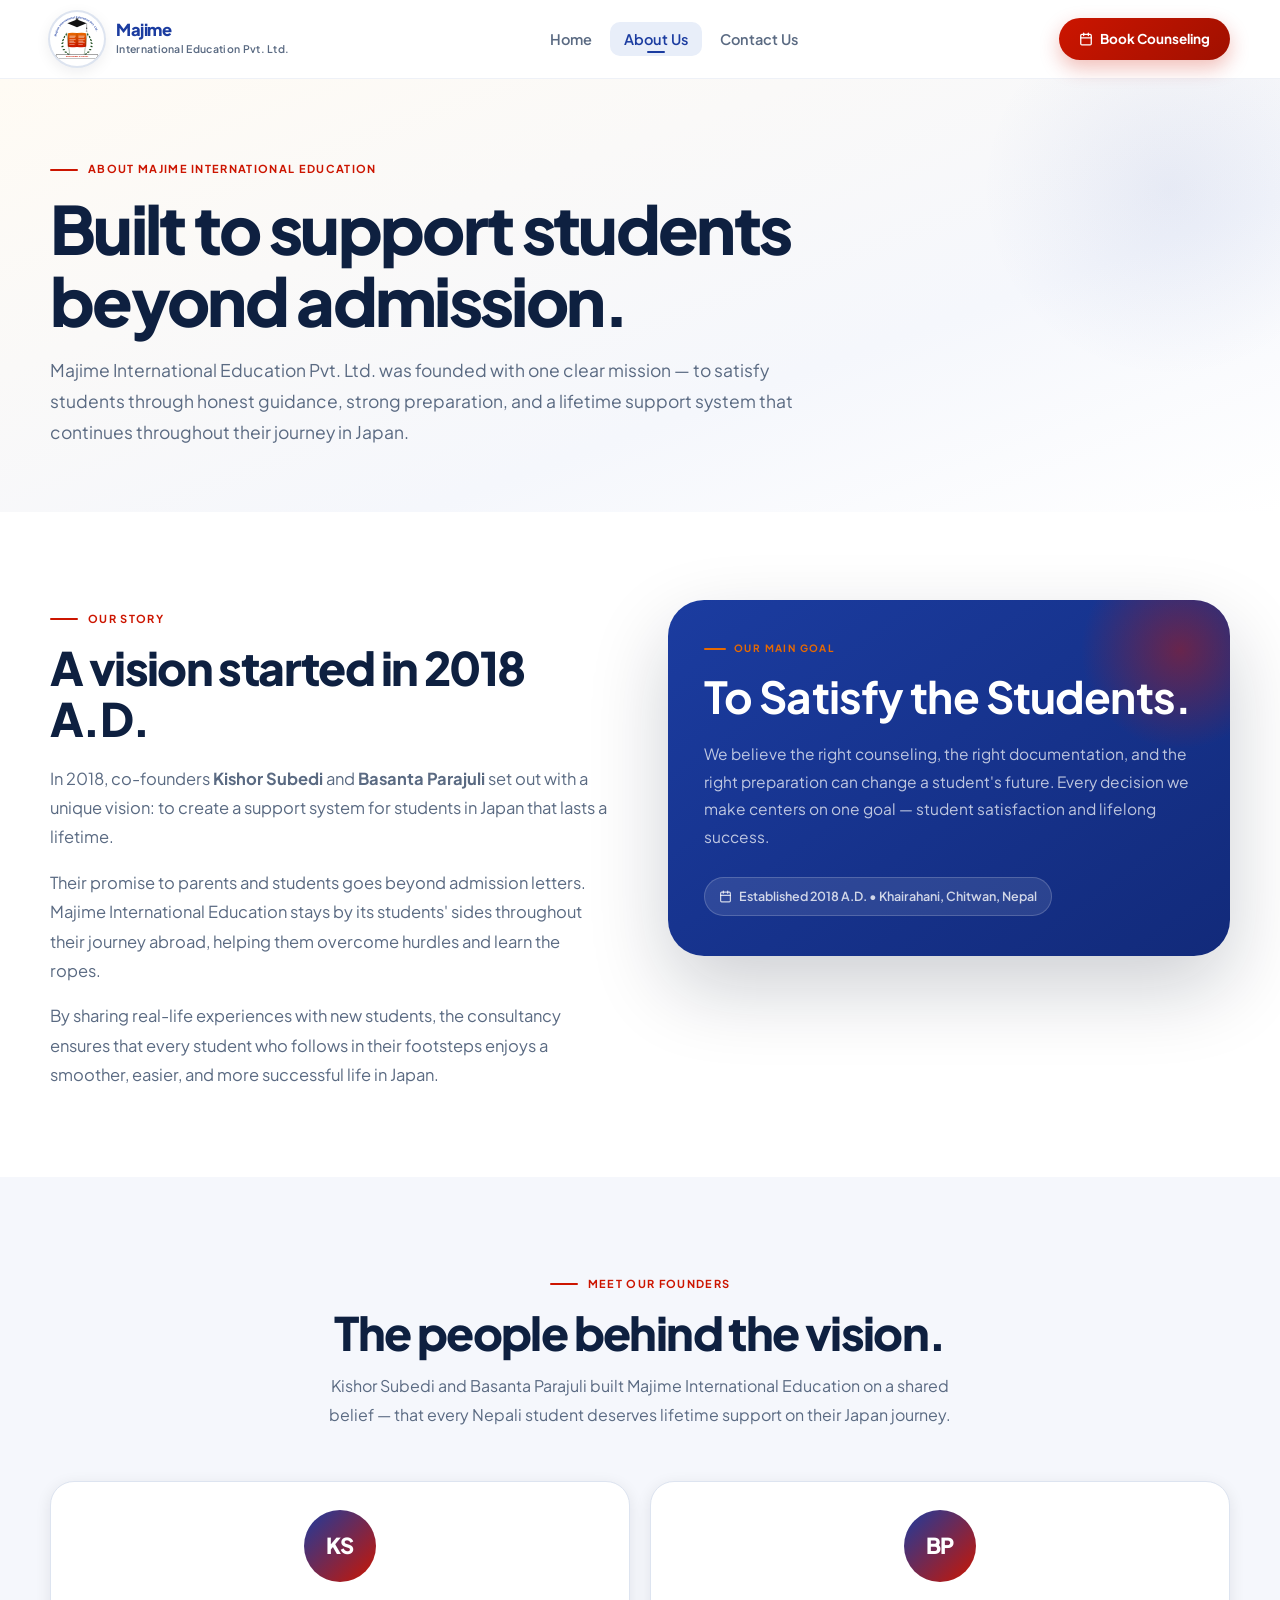
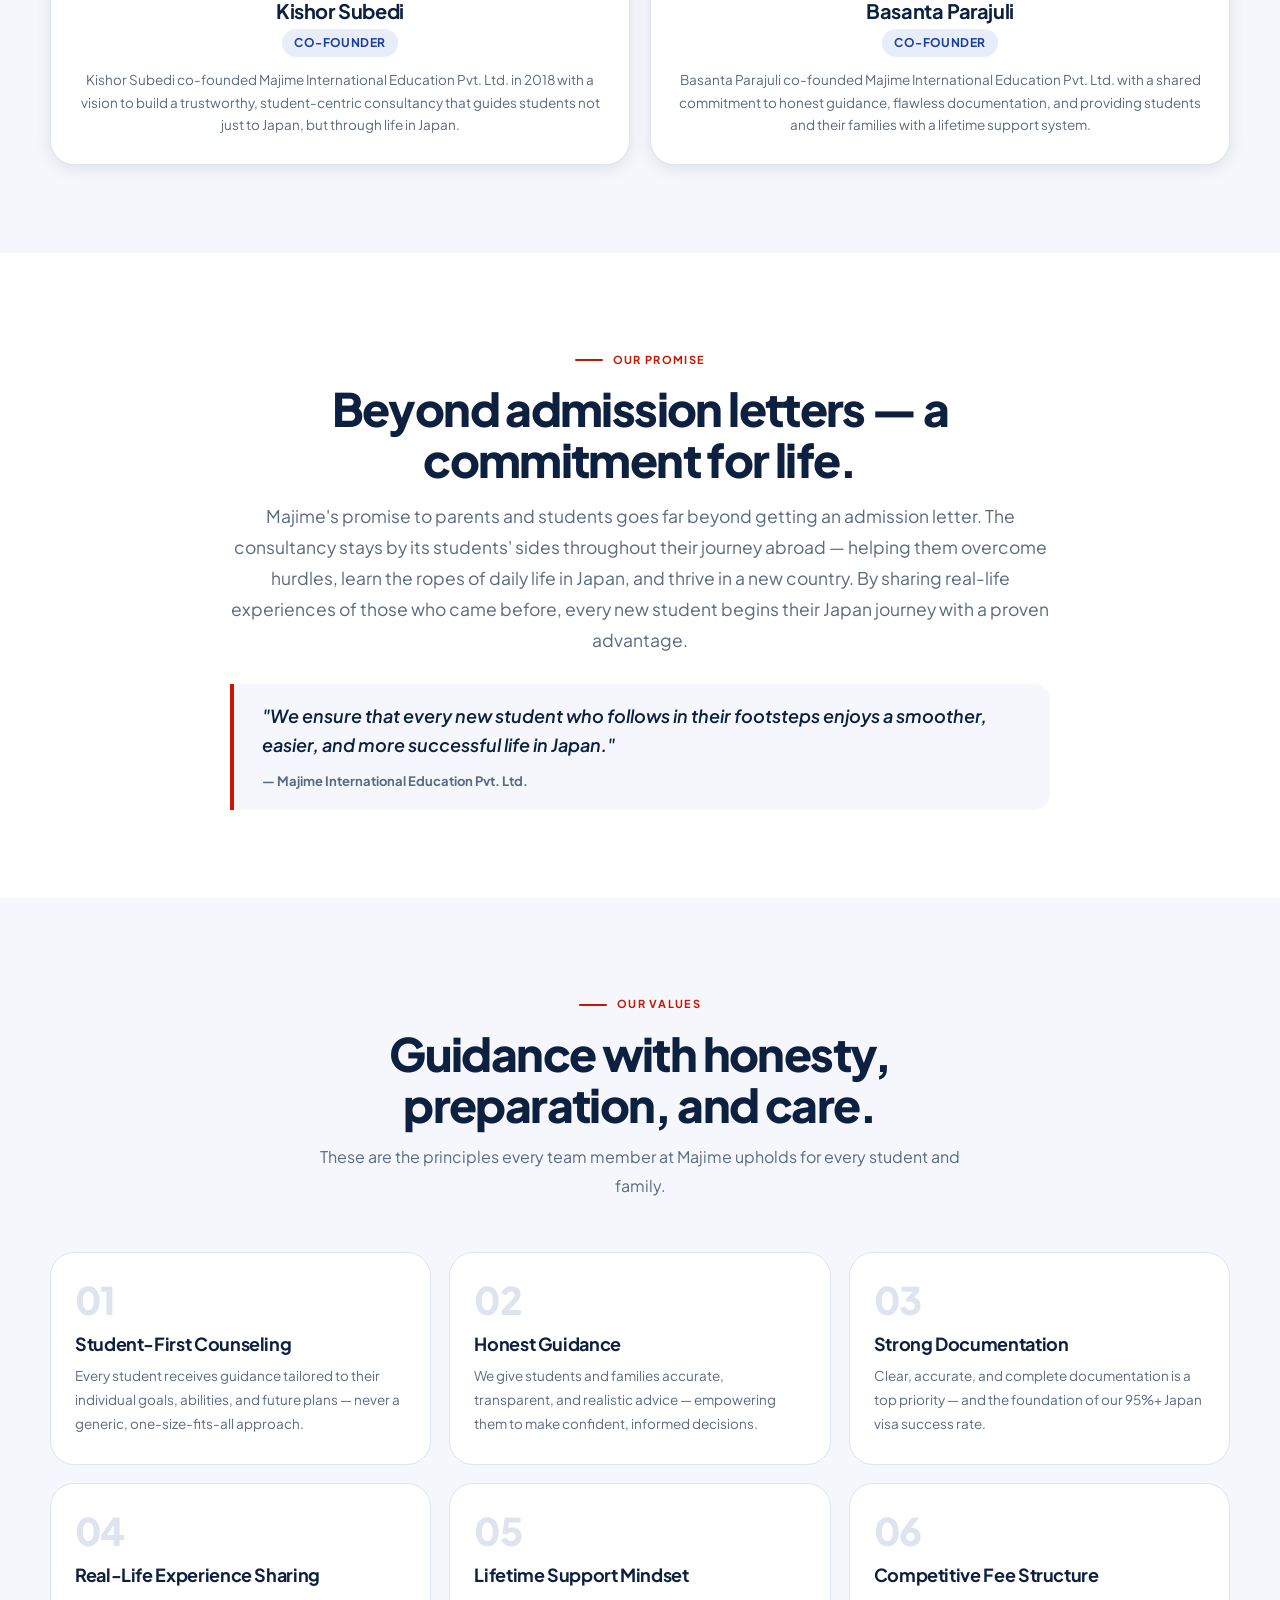
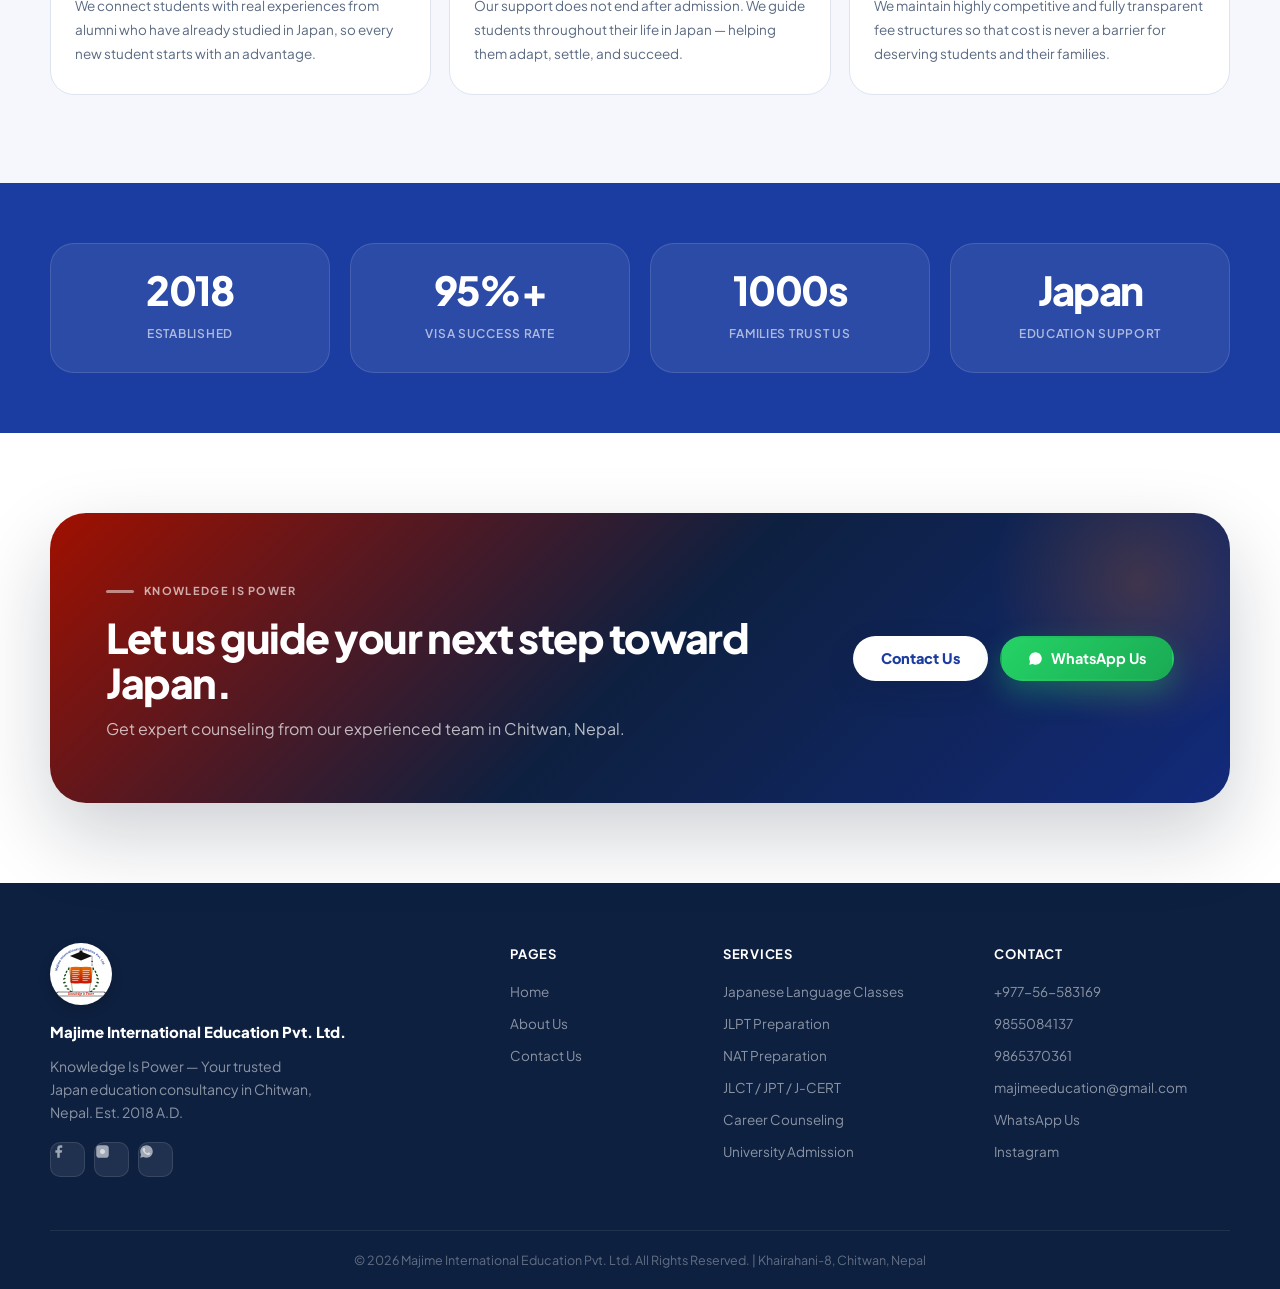
==== about.html @ d1c99963 "Initial Majime consultancy website" ====
<!DOCTYPE html>
<html lang="en">
<head>
  <meta charset="UTF-8" />
  <meta name="viewport" content="width=device-width, initial-scale=1.0" />
  <title>About Majime International Education Pvt. Ltd. | Founder Vision &amp; Student Support</title>
  <meta name="description" content="Learn about Majime International Education Pvt. Ltd. — founded in 2018 by Kishor Subedi and Basanta Parajuli. Trusted Japan education consultancy in Chitwan, Nepal with a lifetime student support mission and 95%+ visa success rate." />
  <meta name="keywords" content="Majime International Education about, Kishor Subedi, Basanta Parajuli, Japan education consultancy story, study in Japan Nepal, Chitwan education consultancy 2018" />
  <link rel="stylesheet" href="css/style.css" />
</head>
<body>

<!-- ═══════════════════════════════ HEADER ═══════════════════════════════ -->
<header class="site-header" id="site-header">
  <nav class="navbar container">
    <a href="index.html" class="brand" aria-label="Majime International Education – Home">
      <span class="brand-logo">
        <img src="assets/logo.svg" alt="Majime International Education Logo" width="54" height="54" />
      </span>
      <span class="brand-text">
        <strong>Majime</strong>
        <small>International Education Pvt. Ltd.</small>
      </span>
    </a>

    <button class="menu-toggle" id="menu-toggle" aria-label="Toggle navigation" aria-expanded="false">
      <span></span><span></span><span></span>
    </button>

    <ul class="nav-links" id="nav-links">
      <li><a href="index.html">Home</a></li>
      <li><a class="active" href="about.html">About Us</a></li>
      <li><a href="contact.html">Contact Us</a></li>
    </ul>

    <a class="nav-cta" href="contact.html">
      <svg width="14" height="14" viewBox="0 0 24 24" fill="none" stroke="currentColor" stroke-width="2.2" stroke-linecap="round" stroke-linejoin="round"><rect x="3" y="4" width="18" height="18" rx="2"/><line x1="16" y1="2" x2="16" y2="6"/><line x1="8" y1="2" x2="8" y2="6"/><line x1="3" y1="10" x2="21" y2="10"/></svg>
      Book Counseling
    </a>
  </nav>
</header>

<main>

<!-- ═══════════════════════════════ PAGE HERO ═══════════════════════════════ -->
<section class="page-hero" aria-labelledby="about-h1">
  <div class="container">
    <div class="page-hero-inner">
      <span class="eyebrow">About Majime International Education</span>
      <h1 id="about-h1">Built to support students beyond admission.</h1>
      <p>
        Majime International Education Pvt. Ltd. was founded with one clear mission —
        to satisfy students through honest guidance, strong preparation, and a lifetime
        support system that continues throughout their journey in Japan.
      </p>
    </div>
  </div>
</section>

<!-- ═══════════════════════════════ OUR STORY ═══════════════════════════════ -->
<section class="section" style="background:var(--white);" aria-labelledby="story-heading">
  <div class="container story-grid">

    <!-- Story Text -->
    <div class="story-text">
      <span class="eyebrow">Our Story</span>
      <h2 id="story-heading">A vision started in 2018 A.D.</h2>
      <p>
        In 2018, co-founders <strong>Kishor Subedi</strong> and <strong>Basanta Parajuli</strong>
        set out with a unique vision: to create a support system for students in Japan that
        lasts a lifetime.
      </p>
      <p>
        Their promise to parents and students goes beyond admission letters. Majime
        International Education stays by its students' sides throughout their journey
        abroad, helping them overcome hurdles and learn the ropes.
      </p>
      <p>
        By sharing real-life experiences with new students, the consultancy ensures that
        every student who follows in their footsteps enjoys a smoother, easier, and more
        successful life in Japan.
      </p>
    </div>

    <!-- Mission Card -->
    <div class="mission-card" aria-label="Our main goal">
      <div class="mission-label">Our Main Goal</div>
      <h3>To Satisfy the Students.</h3>
      <p>
        We believe the right counseling, the right documentation, and the right preparation
        can change a student's future. Every decision we make centers on one goal — student
        satisfaction and lifelong success.
      </p>
      <div class="mission-est">
        <svg width="13" height="13" viewBox="0 0 24 24" fill="none" stroke="currentColor" stroke-width="2.2" stroke-linecap="round" stroke-linejoin="round"><rect x="3" y="4" width="18" height="18" rx="2"/><line x1="16" y1="2" x2="16" y2="6"/><line x1="8" y1="2" x2="8" y2="6"/><line x1="3" y1="10" x2="21" y2="10"/></svg>
        Established 2018 A.D. &bull; Khairahani, Chitwan, Nepal
      </div>
    </div>

  </div>
</section>

<!-- ═══════════════════════════════ FOUNDERS ═══════════════════════════════ -->
<section class="section" style="background:var(--off-white);" aria-labelledby="founders-heading">
  <div class="container">
    <div class="section-header">
      <span class="eyebrow">Meet Our Founders</span>
      <h2 id="founders-heading">The people behind the vision.</h2>
      <p>
        Kishor Subedi and Basanta Parajuli built Majime International Education on a shared belief —
        that every Nepali student deserves lifetime support on their Japan journey.
      </p>
    </div>

    <div class="founders-grid">

      <div class="founder-card">
        <div class="founder-card-avatar" aria-hidden="true">KS</div>
        <h3>Kishor Subedi</h3>
        <span class="role">Co-Founder</span>
        <p>
          Kishor Subedi co-founded Majime International Education Pvt. Ltd. in 2018 with a
          vision to build a trustworthy, student-centric consultancy that guides students not
          just to Japan, but through life in Japan.
        </p>
      </div>

      <div class="founder-card">
        <div class="founder-card-avatar" aria-hidden="true">BP</div>
        <h3>Basanta Parajuli</h3>
        <span class="role">Co-Founder</span>
        <p>
          Basanta Parajuli co-founded Majime International Education Pvt. Ltd. with a shared
          commitment to honest guidance, flawless documentation, and providing students and
          their families with a lifetime support system.
        </p>
      </div>

    </div>
  </div>
</section>

<!-- ═══════════════════════════════ OUR PROMISE ═══════════════════════════════ -->
<section class="section" style="background:var(--white);" aria-labelledby="promise-heading">
  <div class="container" style="max-width:820px; text-align:center;">
    <span class="eyebrow">Our Promise</span>
    <h2 id="promise-heading">Beyond admission letters — a commitment for life.</h2>
    <p style="font-size:17.5px; margin-top:16px; margin-bottom:28px;">
      Majime's promise to parents and students goes far beyond getting an admission letter.
      The consultancy stays by its students' sides throughout their journey abroad —
      helping them overcome hurdles, learn the ropes of daily life in Japan, and thrive
      in a new country. By sharing real-life experiences of those who came before, every
      new student begins their Japan journey with a proven advantage.
    </p>

    <blockquote style="
      border-left:4px solid var(--red); padding:18px 28px;
      background:var(--off-white); border-radius:0 var(--r-md) var(--r-md) 0;
      text-align:left; margin:0 auto;
    ">
      <p style="font-size:18px; font-style:italic; color:var(--navy); font-weight:600; line-height:1.6;">
        "We ensure that every new student who follows in their footsteps enjoys a smoother,
        easier, and more successful life in Japan."
      </p>
      <footer style="margin-top:10px; font-size:13px; font-weight:700; color:var(--muted);">
        — Majime International Education Pvt. Ltd.
      </footer>
    </blockquote>
  </div>
</section>

<!-- ═══════════════════════════════ VALUES ═══════════════════════════════ -->
<section class="section values-section" aria-labelledby="values-heading">
  <div class="container">
    <div class="section-header">
      <span class="eyebrow">Our Values</span>
      <h2 id="values-heading">Guidance with honesty, preparation, and care.</h2>
      <p>These are the principles every team member at Majime upholds for every student and family.</p>
    </div>

    <div class="values-grid">
      <article class="value-card">
        <div class="value-num">01</div>
        <h3>Student-First Counseling</h3>
        <p>Every student receives guidance tailored to their individual goals, abilities, and future plans — never a generic, one-size-fits-all approach.</p>
      </article>
      <article class="value-card">
        <div class="value-num">02</div>
        <h3>Honest Guidance</h3>
        <p>We give students and families accurate, transparent, and realistic advice — empowering them to make confident, informed decisions.</p>
      </article>
      <article class="value-card">
        <div class="value-num">03</div>
        <h3>Strong Documentation</h3>
        <p>Clear, accurate, and complete documentation is a top priority — and the foundation of our 95%+ Japan visa success rate.</p>
      </article>
      <article class="value-card">
        <div class="value-num">04</div>
        <h3>Real-Life Experience Sharing</h3>
        <p>We connect students with real experiences from alumni who have already studied in Japan, so every new student starts with an advantage.</p>
      </article>
      <article class="value-card">
        <div class="value-num">05</div>
        <h3>Lifetime Support Mindset</h3>
        <p>Our support does not end after admission. We guide students throughout their life in Japan — helping them adapt, settle, and succeed.</p>
      </article>
      <article class="value-card">
        <div class="value-num">06</div>
        <h3>Competitive Fee Structure</h3>
        <p>We maintain highly competitive and fully transparent fee structures so that cost is never a barrier for deserving students and their families.</p>
      </article>
    </div>
  </div>
</section>

<!-- ═══════════════════════════════ STATS BAND ═══════════════════════════════ -->
<section class="stats-band" aria-label="Key statistics">
  <div class="container stats-grid">
    <div class="stat-item"><strong>2018</strong><span>Established</span></div>
    <div class="stat-item"><strong>95%+</strong><span>Visa Success Rate</span></div>
    <div class="stat-item"><strong>1000s</strong><span>Families Trust Us</span></div>
    <div class="stat-item"><strong>Japan</strong><span>Education Support</span></div>
  </div>
</section>

<!-- ═══════════════════════════════ CTA ═══════════════════════════════ -->
<section class="cta-section" aria-labelledby="about-cta-h">
  <div class="container">
    <div class="cta-box">
      <div class="cta-box-text">
        <span class="eyebrow">Knowledge Is Power</span>
        <h2 id="about-cta-h">Let us guide your next step toward Japan.</h2>
        <p>Get expert counseling from our experienced team in Chitwan, Nepal.</p>
      </div>
      <div class="cta-box-btns">
        <a class="btn btn-light" href="contact.html" id="about-cta-btn">Contact Us</a>
        <a class="btn btn-wa" href="https://wa.me/9779855084137" target="_blank" rel="noopener" id="about-wa-btn">
          <svg width="15" height="15" viewBox="0 0 24 24" fill="currentColor"><path d="M17.472 14.382c-.297-.149-1.758-.867-2.03-.967-.273-.099-.471-.148-.67.15-.197.297-.767.966-.94 1.164-.173.199-.347.223-.644.075-.297-.15-1.255-.463-2.39-1.475-.883-.788-1.48-1.761-1.653-2.059-.173-.297-.018-.458.13-.606.134-.133.298-.347.446-.52.149-.174.198-.298.298-.497.099-.198.05-.371-.025-.52-.075-.149-.669-1.612-.916-2.207-.242-.579-.487-.5-.669-.51-.173-.008-.371-.01-.57-.01-.198 0-.52.074-.792.372-.272.297-1.04 1.016-1.04 2.479 0 1.462 1.065 2.875 1.213 3.074.149.198 2.096 3.2 5.077 4.487.709.306 1.262.489 1.694.625.712.227 1.36.195 1.871.118.571-.085 1.758-.719 2.006-1.413.248-.694.248-1.289.173-1.413-.074-.124-.272-.198-.57-.347z"/><path d="M12.004 2C6.477 2 2 6.477 2 12.004c0 1.767.461 3.427 1.268 4.87L2 22l5.259-1.382A9.949 9.949 0 0 0 12.004 22C17.527 22 22 17.523 22 12.004 22 6.478 17.527 2 12.004 2z"/></svg>
          WhatsApp Us
        </a>
      </div>
    </div>
  </div>
</section>

</main>

<!-- ═══════════════════════════════ FOOTER ═══════════════════════════════ -->
<footer class="site-footer" role="contentinfo">
  <div class="container footer-grid">
    <div class="footer-col">
      <div class="footer-brand-logo">
        <img src="assets/logo.svg" alt="Majime International Education Logo" width="62" height="62" />
      </div>
      <strong style="color:#fff;font-size:15px;font-weight:800;display:block;">Majime International Education Pvt. Ltd.</strong>
      <p class="footer-tagline">Knowledge Is Power — Your trusted Japan education consultancy in Chitwan, Nepal. Est. 2018 A.D.</p>
      <div class="footer-social" aria-label="Social media">
        <a class="footer-social-btn" href="https://www.facebook.com/share/1CsTVQ9NSQ/?mibextid=wwXIfr" target="_blank" rel="noopener" aria-label="Facebook">
          <svg viewBox="0 0 24 24"><path d="M18 2h-3a5 5 0 0 0-5 5v3H7v4h3v8h4v-8h3l1-4h-4V7a1 1 0 0 1 1-1h3z"/></svg>
        </a>
        <a class="footer-social-btn" href="https://www.instagram.com/majimeint/" target="_blank" rel="noopener" aria-label="Instagram">
          <svg viewBox="0 0 24 24"><rect x="2" y="2" width="20" height="20" rx="5" ry="5"/><path d="M16 11.37A4 4 0 1 1 12.63 8 4 4 0 0 1 16 11.37z"/><line x1="17.5" y1="6.5" x2="17.51" y2="6.5"/></svg>
        </a>
        <a class="footer-social-btn" href="https://wa.me/9779855084137" target="_blank" rel="noopener" aria-label="WhatsApp">
          <svg viewBox="0 0 24 24"><path d="M17.472 14.382c-.297-.149-1.758-.867-2.03-.967-.273-.099-.471-.148-.67.15-.197.297-.767.966-.94 1.164-.173.199-.347.223-.644.075-.297-.15-1.255-.463-2.39-1.475-.883-.788-1.48-1.761-1.653-2.059-.173-.297-.018-.458.13-.606.134-.133.298-.347.446-.52.149-.174.198-.298.298-.497.099-.198.05-.371-.025-.52-.075-.149-.669-1.612-.916-2.207-.242-.579-.487-.5-.669-.51-.173-.008-.371-.01-.57-.01-.198 0-.52.074-.792.372-.272.297-1.04 1.016-1.04 2.479 0 1.462 1.065 2.875 1.213 3.074.149.198 2.096 3.2 5.077 4.487.709.306 1.262.489 1.694.625.712.227 1.36.195 1.871.118.571-.085 1.758-.719 2.006-1.413.248-.694.248-1.289.173-1.413-.074-.124-.272-.198-.57-.347z"/><path d="M12.004 2C6.477 2 2 6.477 2 12.004c0 1.767.461 3.427 1.268 4.87L2 22l5.259-1.382A9.949 9.949 0 0 0 12.004 22C17.527 22 22 17.523 22 12.004 22 6.478 17.527 2 12.004 2z"/></svg>
        </a>
      </div>
    </div>
    <div class="footer-col">
      <h4>Pages</h4>
      <a href="index.html">Home</a>
      <a href="about.html">About Us</a>
      <a href="contact.html">Contact Us</a>
    </div>
    <div class="footer-col">
      <h4>Services</h4>
      <a href="contact.html">Japanese Language Classes</a>
      <a href="contact.html">JLPT Preparation</a>
      <a href="contact.html">NAT Preparation</a>
      <a href="contact.html">JLCT / JPT / J-CERT</a>
      <a href="contact.html">Career Counseling</a>
      <a href="contact.html">University Admission</a>
    </div>
    <div class="footer-col">
      <h4>Contact</h4>
      <a href="tel:+97756583169">+977-56-583169</a>
      <a href="tel:+9779855084137">9855084137</a>
      <a href="tel:+9779865370361">9865370361</a>
      <a href="mailto:majimeeducation@gmail.com">majimeeducation@gmail.com</a>
      <a href="https://wa.me/9779855084137" target="_blank" rel="noopener">WhatsApp Us</a>
      <a href="https://www.instagram.com/majimeint/" target="_blank" rel="noopener">Instagram</a>
    </div>
  </div>
  <div class="footer-bottom">
    <p>&copy; <span id="year"></span> Majime International Education Pvt. Ltd. All Rights Reserved. | Khairahani-8, Chitwan, Nepal</p>
  </div>
</footer>

<script src="js/script.js"></script>
</body>
</html>
---- css/style.css ----
/* ============================================================
   MAJIME INTERNATIONAL EDUCATION PVT. LTD.
   style.css — Brand-accurate redesign, v3.0
   Brand colors extracted from official logo:
     Blue  #1B3CA0  (company name arc)
     Red   #CC1500  (slogan ribbon)
     Orange #E86A00 (book cover)
     Green #1A4A1A  (laurel wreath)
   ============================================================ */

@import url('https://fonts.googleapis.com/css2?family=Plus+Jakarta+Sans:wght@400;500;600;700;800;900&family=Lora:ital,wght@0,600;0,700;1,600&display=swap');

/* ── CSS CUSTOM PROPERTIES ── */
:root {
  /* Logo-extracted brand colors */
  --blue:        #1B3CA0;   /* Logo name arc blue */
  --blue-dark:   #122A7A;   /* Darker blue for hover/depth */
  --blue-mid:    #2248B8;   /* Slightly lighter for gradients */
  --blue-soft:   #E8EEF9;   /* Very light blue tint */
  --red:         #CC1500;   /* Logo ribbon red */
  --red-dark:    #A01000;   /* Darker red */
  --red-light:   #FFF0EE;   /* Very light red tint */
  --orange:      #E86A00;   /* Logo book orange */
  --orange-light:#FFF3E8;   /* Light orange tint */
  --green:       #1A4A1A;   /* Logo laurel green */
  --green-light: #EBF5EB;   /* Light green tint */

  /* Neutrals */
  --dark:        #0B1526;
  --navy:        #0E2040;
  --muted:       #5A6A82;
  --muted-light: #8898AC;
  --line:        #DDE4F0;
  --line-soft:   #EEF1F7;
  --off-white:   #F5F7FC;
  --cream:       #FFFBF4;
  --white:       #FFFFFF;

  /* Shadows */
  --shadow-xs:  0 2px  8px rgba(11, 21, 38, 0.06);
  --shadow-sm:  0 4px 16px rgba(11, 21, 38, 0.09);
  --shadow-md:  0 10px 30px rgba(11, 21, 38, 0.12);
  --shadow-lg:  0 20px 56px rgba(11, 21, 38, 0.16);
  --shadow-xl:  0 32px 80px rgba(11, 21, 38, 0.2);
  --shadow-blue:0 14px 40px rgba(27, 60, 160, 0.28);
  --shadow-red: 0 12px 32px rgba(204, 21, 0, 0.26);

  /* Border radius */
  --r-xs:  6px;
  --r-sm:  10px;
  --r-md:  16px;
  --r-lg:  24px;
  --r-xl:  36px;
  --r-2xl: 48px;
  --r-pill:999px;

  /* Transitions */
  --ease:    cubic-bezier(0.4, 0, 0.2, 1);
  --ease-in: cubic-bezier(0.4, 0, 1, 1);

  /* Section spacing */
  --section-py: 88px;
}

/* ── RESET & BASE ── */
*, *::before, *::after { margin:0; padding:0; box-sizing:border-box; }
html { scroll-behavior:smooth; -webkit-text-size-adjust:100%; }
body {
  font-family:'Plus Jakarta Sans', Arial, sans-serif;
  color: var(--dark);
  background: var(--white);
  line-height: 1.7;
  -webkit-font-smoothing: antialiased;
  -moz-osx-font-smoothing: grayscale;
}
a { color:inherit; text-decoration:none; }
img { max-width:100%; display:block; }
ul, ol { list-style:none; }
button { font-family:inherit; }

/* ── LAYOUT ── */
.container {
  width: min(1180px, calc(100% - 40px));
  margin: 0 auto;
}
.section { padding: var(--section-py) 0; }

/* ── TYPOGRAPHY ── */
h1 { font-size:clamp(38px,5.2vw,68px); font-weight:900; line-height:1.08; letter-spacing:-0.04em; color:var(--navy); }
h2 { font-size:clamp(28px,3.6vw,48px); font-weight:800; line-height:1.1;  letter-spacing:-0.035em; color:var(--navy); }
h3 { font-size:clamp(18px,2vw,22px);   font-weight:700; line-height:1.25; letter-spacing:-0.02em; color:var(--navy); }
h4 { font-size:15px; font-weight:700; letter-spacing:0.02em; color:var(--navy); }
p  { color:var(--muted); font-size:16px; line-height:1.78; }

.eyebrow {
  display:inline-flex; align-items:center; gap:10px;
  color:var(--red); font-weight:700; font-size:11px;
  letter-spacing:0.12em; text-transform:uppercase; margin-bottom:14px;
}
.eyebrow::before {
  content:""; display:block; width:28px; height:2.5px;
  background:var(--red); border-radius:10px; flex-shrink:0;
}

/* ── BUTTONS ── */
.btn {
  display:inline-flex; align-items:center; justify-content:center; gap:8px;
  border-radius:var(--r-pill); padding:13px 26px;
  font-size:14.5px; font-weight:700; font-family:inherit;
  transition:all 0.28s var(--ease); cursor:pointer;
  border:2px solid transparent; white-space:nowrap; line-height:1;
}
/* Primary – Blue */
.btn-primary {
  color:var(--white);
  background:linear-gradient(135deg,var(--blue),var(--blue-dark));
  box-shadow:var(--shadow-blue);
}
.btn-primary:hover { transform:translateY(-3px); box-shadow:0 20px 48px rgba(27,60,160,0.38); background:linear-gradient(135deg,var(--blue-mid),var(--blue)); }
/* Red accent */
.btn-red {
  color:var(--white);
  background:linear-gradient(135deg,var(--red),var(--red-dark));
  box-shadow:var(--shadow-red);
}
.btn-red:hover { transform:translateY(-3px); box-shadow:0 20px 44px rgba(204,21,0,0.36); }
/* Outline */
.btn-outline { color:var(--blue); background:transparent; border-color:var(--line); }
.btn-outline:hover { border-color:var(--blue); background:var(--blue-soft); transform:translateY(-3px); }
/* Light */
.btn-light { background:var(--white); color:var(--blue); font-weight:800; box-shadow:var(--shadow-md); }
.btn-light:hover { transform:translateY(-3px); box-shadow:var(--shadow-lg); }
/* WhatsApp green */
.btn-wa {
  color:var(--white);
  background:linear-gradient(135deg,#25D366,#1aaa54);
  box-shadow:0 12px 30px rgba(37,211,102,0.32);
}
.btn-wa:hover { transform:translateY(-3px); box-shadow:0 20px 40px rgba(37,211,102,0.42); }
/* Phone */
.btn-phone { color:var(--navy); background:var(--white); border-color:var(--line); box-shadow:var(--shadow-xs); }
.btn-phone:hover { border-color:var(--blue); transform:translateY(-3px); box-shadow:var(--shadow-sm); }
/* Outline white (on dark bg) */
.btn-outline-white { color:var(--white); background:transparent; border-color:rgba(255,255,255,0.4); }
.btn-outline-white:hover { background:rgba(255,255,255,0.12); border-color:rgba(255,255,255,0.75); transform:translateY(-3px); }

/* ── HEADER / NAV ── */
.site-header {
  position:sticky; top:0; z-index:1000;
  background:rgba(255,255,255,0.95);
  backdrop-filter:blur(20px); -webkit-backdrop-filter:blur(20px);
  border-bottom:1px solid var(--line-soft);
  transition:box-shadow 0.3s var(--ease);
}
.site-header.scrolled { box-shadow:var(--shadow-md); }

.navbar {
  height:78px; display:flex; align-items:center;
  justify-content:space-between; gap:20px;
}

/* Logo area */
.brand { display:flex; align-items:center; gap:12px; flex-shrink:0; }
.brand-logo {
  width:54px; height:54px; border-radius:50%; overflow:hidden;
  background:var(--white);
  box-shadow:0 0 0 2px var(--line), var(--shadow-sm);
  flex-shrink:0;
}
.brand-logo img { width:100%; height:100%; object-fit:contain; }
.brand-text { display:flex; flex-direction:column; }
.brand-text strong {
  display:block; color:var(--blue); font-size:16.5px; font-weight:900;
  line-height:1.1; letter-spacing:-0.025em;
}
.brand-text small {
  display:block; color:var(--muted); font-size:10.5px;
  font-weight:600; letter-spacing:0.03em; margin-top:1px;
}

/* Nav links */
.nav-links { display:flex; align-items:center; gap:4px; }
.nav-links a {
  position:relative; padding:8px 14px; font-weight:600; font-size:14.5px;
  color:var(--muted); border-radius:var(--r-sm); transition:all 0.22s var(--ease);
}
.nav-links a::after {
  content:""; position:absolute; bottom:3px; left:50%;
  transform:translateX(-50%) scaleX(0); width:18px; height:2px;
  background:var(--blue); border-radius:10px; transition:transform 0.22s var(--ease);
}
.nav-links a:hover, .nav-links a.active { color:var(--blue); background:var(--blue-soft); }
.nav-links a:hover::after, .nav-links a.active::after { transform:translateX(-50%) scaleX(1); }

/* Nav CTA */
.nav-cta {
  display:inline-flex; align-items:center; gap:7px;
  border-radius:var(--r-pill); padding:10px 20px;
  font-size:13.5px; font-weight:700; font-family:inherit;
  cursor:pointer; border:none; color:var(--white);
  background:linear-gradient(135deg,var(--red),var(--red-dark));
  box-shadow:0 8px 20px rgba(204,21,0,0.28);
  transition:all 0.28s var(--ease); flex-shrink:0;
}
.nav-cta:hover { transform:translateY(-2px); box-shadow:0 14px 32px rgba(204,21,0,0.38); }

/* Hamburger */
.menu-toggle {
  display:none; width:42px; height:42px; background:var(--off-white);
  border:1.5px solid var(--line); border-radius:var(--r-sm); cursor:pointer;
  flex-direction:column; align-items:center; justify-content:center; gap:5px;
  transition:all 0.22s var(--ease);
}
.menu-toggle:hover { background:var(--blue-soft); border-color:var(--blue); }
.menu-toggle span {
  display:block; height:2px; width:20px; background:var(--navy);
  border-radius:10px; transition:all 0.28s var(--ease); transform-origin:center;
}
.menu-toggle.open span:nth-child(1) { transform:translateY(7px) rotate(45deg); }
.menu-toggle.open span:nth-child(2) { opacity:0; transform:scaleX(0); }
.menu-toggle.open span:nth-child(3) { transform:translateY(-7px) rotate(-45deg); }

/* ══════════════════════════════════════════
   HERO SECTION
══════════════════════════════════════════ */
.hero-section {
  position:relative; overflow:hidden;
  padding:60px 0 72px;
  background:linear-gradient(150deg, #FFF0F3 0%, #FFE8EE 30%, #FFF5F7 65%, #FFF8FA 100%);
}
/* Cherry blossom pink glow top-right */
.hero-section::before {
  content:""; position:absolute; top:-80px; right:-80px;
  width:420px; height:420px; border-radius:50%;
  background:radial-gradient(circle, rgba(255,182,193,0.35) 0%, transparent 70%);
  pointer-events:none;
}
/* Soft blue glow bottom-left */
.hero-section::after {
  content:""; position:absolute; bottom:-60px; left:-60px;
  width:320px; height:320px; border-radius:50%;
  background:radial-gradient(circle, rgba(27,60,160,0.06) 0%, transparent 70%);
  pointer-events:none;
}

.hero-grid {
  display:grid; grid-template-columns:1fr 1fr;
  align-items:center; gap:56px; position:relative; z-index:1;
}

/* Hero content */
.hero-eyebrow { display:inline-flex; align-items:center; gap:8px; margin-bottom:16px; }
.hero-eyebrow-dot {
  width:8px; height:8px; border-radius:50%; background:var(--red);
  animation:pulse-dot 2.2s infinite;
}
@keyframes pulse-dot { 0%,100%{opacity:1;transform:scale(1);} 50%{opacity:0.45;transform:scale(0.8);} }
.hero-eyebrow-text { font-size:12px; font-weight:700; letter-spacing:0.1em; text-transform:uppercase; color:var(--red); }

.hero-content h1 { margin-bottom:20px; max-width:680px; }
.hero-content h1 span { color:var(--red); }
.hero-content > p { font-size:17px; max-width:500px; margin-bottom:34px; }

.hero-actions { display:flex; flex-wrap:wrap; gap:11px; margin-bottom:44px; }

/* Trust stats */
.trust-row {
  display:grid; grid-template-columns:repeat(4,1fr); gap:12px;
  padding-top:32px; border-top:1px solid var(--line);
}
.trust-stat strong {
  display:block; font-size:24px; font-weight:900; color:var(--blue);
  line-height:1; margin-bottom:4px; letter-spacing:-0.03em;
}
.trust-stat span { font-size:11px; font-weight:600; color:var(--muted); text-transform:uppercase; letter-spacing:0.05em; }

/* Hero visual (right panel) */
.hero-visual { position:relative; }
.hero-image-wrap {
  border-radius:var(--r-xl); overflow:hidden; position:relative;
  box-shadow:0 20px 60px rgba(204,21,0,0.14), 0 8px 24px rgba(27,60,160,0.1);
  background:linear-gradient(135deg,#FFE8EE,#FFF0F3);
}
/* No dark overlay — show the banner image naturally */
.hero-image-wrap::after { display:none; }
.hero-image-wrap img {
  width:100%; height:auto;
  object-fit:contain; object-position:center;
  display:block;
}

/* Hero badge — shown below image on mobile, hidden on desktop (image has own branding) */
.hero-badge { display:none; }

/* Floating accent chips */
.hero-chip {
  position:absolute; background:rgba(255,255,255,0.96); border-radius:var(--r-md);
  padding:12px 16px; box-shadow:0 8px 24px rgba(27,60,160,0.16);
  z-index:2; border:1px solid rgba(27,60,160,0.08);
}
.hero-chip strong, .hero-chip small { display:block; }
.hero-chip strong { font-size:12.5px; color:var(--navy); font-weight:700; margin-bottom:2px; }
.hero-chip small  { font-size:10.5px; color:var(--muted); font-weight:500; }
.chip-top-left  { top:-14px; left:-14px; }
.chip-top-right { top:18px; right:-14px; }

/* ══════════════════════════════════════════
   SERVICES SECTION
══════════════════════════════════════════ */
.services-section { background:var(--off-white); }
.section-header { text-align:center; max-width:660px; margin:0 auto 52px; }
.section-header h2 { margin-bottom:14px; }

.services-grid {
  display:grid; grid-template-columns:repeat(3,1fr); gap:18px;
}
.service-card {
  background:var(--white); border:1.5px solid var(--line);
  border-radius:var(--r-lg); padding:30px 26px;
  transition:all 0.3s var(--ease); position:relative; overflow:hidden;
}
.service-card::after {
  content:""; position:absolute; top:0; left:0; right:0; height:3px;
  background:linear-gradient(90deg,var(--blue),var(--red));
  transform:scaleX(0); transform-origin:left; transition:transform 0.3s var(--ease);
}
.service-card:hover { transform:translateY(-6px); border-color:rgba(27,60,160,0.2); box-shadow:var(--shadow-lg); }
.service-card:hover::after { transform:scaleX(1); }

.svc-icon {
  width:52px; height:52px; border-radius:var(--r-md);
  background:var(--blue-soft); display:grid; place-items:center; margin-bottom:18px;
  transition:all 0.3s var(--ease);
}
.service-card:hover .svc-icon { background:var(--blue); }
.service-card:hover .svc-icon svg { stroke:var(--white); }
.svc-icon svg {
  width:24px; height:24px; stroke:var(--blue); fill:none;
  stroke-width:2; stroke-linecap:round; stroke-linejoin:round;
  transition:stroke 0.3s var(--ease);
}
.service-card h3 { font-size:17px; margin-bottom:9px; }
.service-card p  { font-size:13.5px; line-height:1.65; }

/* ══════════════════════════════════════════
   WHY CHOOSE US
══════════════════════════════════════════ */
.why-section { background:var(--white); }
.why-grid {
  display:grid; grid-template-columns:1fr 1fr;
  align-items:center; gap:60px;
}
/* Left visual panel */
.why-visual {
  border-radius:var(--r-xl); overflow:hidden; position:relative;
  background:linear-gradient(155deg,var(--navy) 0%,var(--blue-dark) 50%,#0A1E60 100%);
  min-height:500px; box-shadow:var(--shadow-xl);
}
.why-visual::before {
  content:""; position:absolute; top:-60px; right:-60px; width:280px; height:280px;
  border-radius:50%; background:radial-gradient(circle, rgba(204,21,0,0.55) 0%, transparent 70%);
}
.why-stats-stack {
  position:absolute; inset:0; display:flex; flex-direction:column;
  justify-content:flex-end; padding:36px; gap:14px;
}
.why-chip {
  background:rgba(255,255,255,0.1); backdrop-filter:blur(10px);
  border:1px solid rgba(255,255,255,0.18); border-radius:var(--r-md);
  padding:16px 18px; display:flex; align-items:center; gap:14px;
}
.why-chip-icon {
  width:36px; height:36px; border-radius:var(--r-sm);
  background:rgba(204,21,0,0.6); display:grid; place-items:center; flex-shrink:0;
}
.why-chip-icon svg { width:18px; height:18px; stroke:var(--white); fill:none; stroke-width:2; stroke-linecap:round; stroke-linejoin:round; }
.why-chip-val   { font-size:26px; font-weight:900; color:var(--white); line-height:1; }
.why-chip-label { font-size:12px; font-weight:500; color:rgba(255,255,255,0.68); line-height:1.4; }

/* Right content */
.why-content h2 { margin-bottom:16px; }
.why-content > p { margin-bottom:28px; font-size:16.5px; }

.check-list { display:grid; gap:12px; margin-bottom:34px; }
.check-list li {
  display:flex; align-items:flex-start; gap:11px;
  font-size:15px; font-weight:600; color:var(--dark); line-height:1.5;
}
.chk {
  width:22px; height:22px; border-radius:50%;
  background:var(--green-light); display:grid; place-items:center; flex-shrink:0; margin-top:1px;
}
.chk svg { width:12px; height:12px; stroke:var(--green); fill:none; stroke-width:2.5; stroke-linecap:round; stroke-linejoin:round; }

/* ══════════════════════════════════════════
   STATS BAND
══════════════════════════════════════════ */
.stats-band { background:var(--blue); padding:60px 0; }
.stats-grid  { display:grid; grid-template-columns:repeat(4,1fr); gap:20px; }
.stat-item {
  text-align:center; padding:26px 18px; border-radius:var(--r-lg);
  background:rgba(255,255,255,0.08); border:1px solid rgba(255,255,255,0.12);
  transition:all 0.3s var(--ease);
}
.stat-item:hover { background:rgba(255,255,255,0.14); transform:translateY(-4px); }
.stat-item strong { display:block; font-size:40px; font-weight:900; color:var(--white); line-height:1; margin-bottom:8px; letter-spacing:-0.04em; }
.stat-item span   { font-size:12px; font-weight:600; color:rgba(255,255,255,0.62); text-transform:uppercase; letter-spacing:0.06em; }

/* ══════════════════════════════════════════
   FOUNDER VISION PREVIEW (Home page)
══════════════════════════════════════════ */
.founder-preview {
  background:var(--cream);
  border-top:1px solid var(--line-soft);
  border-bottom:1px solid var(--line-soft);
}
.founder-preview-grid {
  display:grid; grid-template-columns:1fr 1fr; gap:56px; align-items:center;
}
.founder-preview-text h2 { margin-bottom:16px; }
.founder-preview-text p  { margin-bottom:18px; font-size:16.5px; }

.founders-chips { display:flex; gap:14px; flex-wrap:wrap; margin:28px 0 36px; }
.founder-chip {
  display:flex; align-items:center; gap:10px;
  padding:12px 18px; background:var(--white); border:1.5px solid var(--line);
  border-radius:var(--r-pill); font-size:14px; font-weight:700; color:var(--blue);
  box-shadow:var(--shadow-xs);
}
.founder-avatar {
  width:34px; height:34px; border-radius:50%; flex-shrink:0;
  background:linear-gradient(135deg,var(--blue),var(--red));
  display:grid; place-items:center; color:var(--white);
  font-size:12px; font-weight:900; letter-spacing:-0.02em;
}

/* Decorative right side */
.founder-visual {
  border-radius:var(--r-xl); overflow:hidden; position:relative;
  background:linear-gradient(145deg, var(--blue) 0%, var(--blue-dark) 100%);
  min-height:380px; box-shadow:var(--shadow-xl);
}
.founder-visual::before {
  content:""; position:absolute; bottom:-60px; right:-60px;
  width:220px; height:220px; border-radius:50%;
  background:radial-gradient(circle, rgba(232,106,0,0.5) 0%, transparent 70%);
}
.founder-visual-inner {
  position:absolute; inset:0; display:flex; flex-direction:column;
  justify-content:center; align-items:center; padding:40px; text-align:center;
}
.founder-visual-year {
  font-size:72px; font-weight:900; color:rgba(255,255,255,0.12); line-height:1;
  letter-spacing:-0.04em; position:absolute; top:24px; left:28px;
}
.founder-visual-label {
  font-size:11px; font-weight:700; letter-spacing:0.14em; text-transform:uppercase;
  color:rgba(255,255,255,0.55); margin-bottom:18px; position:relative;
}
.founder-visual-quote {
  font-family:'Lora', serif; font-style:italic; font-size:22px; font-weight:600;
  color:var(--white); line-height:1.5; text-align:center; position:relative;
  border-left:3px solid var(--red); padding-left:20px; text-align:left;
}

/* ══════════════════════════════════════════
   CTA SECTION
══════════════════════════════════════════ */
.cta-section { padding:80px 0; }
.cta-box {
  border-radius:var(--r-xl);
  background:linear-gradient(135deg, var(--red-dark) 0%, var(--navy) 50%, var(--blue-dark) 100%);
  padding:60px 56px; display:flex; align-items:center; justify-content:space-between;
  gap:32px; position:relative; overflow:hidden; box-shadow:var(--shadow-xl);
}
.cta-box::before {
  content:""; position:absolute; top:-80px; right:-60px;
  width:300px; height:300px; border-radius:50%;
  background:radial-gradient(circle,rgba(232,106,0,0.22) 0%,transparent 70%);
  pointer-events:none;
}
.cta-box-text .eyebrow { color:rgba(255,255,255,0.65); }
.cta-box-text .eyebrow::before { background:rgba(255,255,255,0.5); }
.cta-box-text h2 { color:var(--white); font-size:clamp(26px,3.2vw,44px); margin-bottom:10px; }
.cta-box-text p  { color:rgba(255,255,255,0.7); }
.cta-box-btns { display:flex; gap:12px; flex-shrink:0; position:relative; z-index:1; }

/* ══════════════════════════════════════════
   PAGE HERO (About / Contact)
══════════════════════════════════════════ */
.page-hero {
  padding:72px 0 64px;
  background:linear-gradient(160deg, var(--cream) 0%, var(--off-white) 65%, var(--white) 100%);
  position:relative; overflow:hidden;
}
.page-hero::before {
  content:""; position:absolute; top:-80px; right:-80px;
  width:380px; height:380px; border-radius:50%;
  background:radial-gradient(circle,rgba(27,60,160,0.07) 0%,transparent 70%);
}
.page-hero-inner { max-width:760px; }
.page-hero h1   { margin-bottom:18px; }
.page-hero p    { font-size:17.5px; }

/* ══════════════════════════════════════════
   ABOUT — STORY
══════════════════════════════════════════ */
.story-grid {
  display:grid; grid-template-columns:1fr 1fr;
  gap:56px; align-items:start;
}
.story-text h2  { margin-bottom:20px; }
.story-text p   { margin-bottom:16px; font-size:16.5px; }
.story-text p:last-of-type { margin-bottom:0; }

/* Mission card */
.mission-card {
  border-radius:var(--r-xl); padding:40px 36px; position:relative; overflow:hidden;
  background:linear-gradient(145deg, var(--blue) 0%, var(--blue-dark) 100%);
  box-shadow:var(--shadow-xl);
}
.mission-card::before {
  content:""; position:absolute; top:-50px; right:-50px;
  width:200px; height:200px; border-radius:50%;
  background:radial-gradient(circle,rgba(204,21,0,0.45) 0%,transparent 70%);
}
.mission-label {
  font-size:10px; font-weight:700; text-transform:uppercase;
  letter-spacing:0.14em; color:var(--orange); margin-bottom:12px;
  display:flex; align-items:center; gap:8px;
}
.mission-label::before { content:""; width:22px; height:2px; background:var(--orange); border-radius:10px; }
.mission-card h3 { font-size:clamp(32px,4vw,44px); color:var(--white); margin-bottom:16px; position:relative; }
.mission-card p  { color:rgba(255,255,255,0.72); font-size:15.5px; position:relative; }
.mission-est {
  display:inline-flex; align-items:center; gap:7px; margin-top:26px;
  background:rgba(255,255,255,0.1); border:1px solid rgba(255,255,255,0.18);
  border-radius:var(--r-pill); padding:8px 14px;
  font-size:12.5px; font-weight:600; color:rgba(255,255,255,0.78);
}

/* ── Founders Cards ── */
.founders-grid { display:grid; grid-template-columns:1fr 1fr; gap:20px; margin-top:48px; }
.founder-card {
  background:var(--white); border:1.5px solid var(--line);
  border-radius:var(--r-lg); padding:28px 24px;
  text-align:center; box-shadow:var(--shadow-sm);
  transition:all 0.3s var(--ease);
}
.founder-card:hover { transform:translateY(-5px); box-shadow:var(--shadow-lg); border-color:rgba(27,60,160,0.2); }
.founder-card-avatar {
  width:72px; height:72px; border-radius:50%;
  background:linear-gradient(135deg,var(--blue),var(--red));
  display:grid; place-items:center; margin:0 auto 16px;
  font-size:22px; font-weight:900; color:var(--white); letter-spacing:-0.02em;
}
.founder-card h3 { font-size:20px; margin-bottom:4px; }
.founder-card .role {
  display:inline-block; padding:4px 12px; border-radius:var(--r-pill);
  background:var(--blue-soft); color:var(--blue); font-size:12px; font-weight:700;
  letter-spacing:0.04em; text-transform:uppercase; margin-bottom:12px;
}
.founder-card p { font-size:13.5px; line-height:1.65; }

/* ── Values ── */
.values-section { background:var(--off-white); }
.values-grid { display:grid; grid-template-columns:repeat(3,1fr); gap:18px; }
.value-card {
  background:var(--white); border:1.5px solid var(--line);
  border-radius:var(--r-lg); padding:28px 24px;
  transition:all 0.3s var(--ease);
}
.value-card:hover { transform:translateY(-5px); box-shadow:var(--shadow-lg); border-color:rgba(27,60,160,0.18); }
.value-num { font-size:38px; font-weight:900; color:var(--line); line-height:1; margin-bottom:14px; letter-spacing:-0.04em; }
.value-card h3 { font-size:18px; margin-bottom:8px; }
.value-card p  { font-size:13.5px; }

/* ══════════════════════════════════════════
   CONTACT PAGE
══════════════════════════════════════════ */
.contact-grid {
  display:grid; grid-template-columns:1.15fr 0.85fr;
  gap:52px; align-items:start;
}
.contact-info h2 { margin-bottom:14px; }
.contact-info > p { margin-bottom:32px; }

/* Contact item links */
.contact-list { display:grid; gap:11px; margin-bottom:28px; }
.contact-item {
  display:flex; align-items:center; gap:14px;
  padding:15px 17px; border:1.5px solid var(--line);
  border-radius:var(--r-md); transition:all 0.25s var(--ease);
}
.contact-item:hover {
  border-color:rgba(27,60,160,0.3); transform:translateX(4px); box-shadow:var(--shadow-xs);
}
.ci-icon {
  width:40px; height:40px; border-radius:var(--r-sm);
  background:var(--blue-soft); display:grid; place-items:center; flex-shrink:0;
}
.ci-icon svg { width:19px; height:19px; stroke:var(--blue); fill:none; stroke-width:2; stroke-linecap:round; stroke-linejoin:round; }
.ci-icon.red-bg { background:var(--red-light); }
.ci-icon.red-bg svg { stroke:var(--red); }
.ci-icon.green-bg { background:#E8F7EE; }
.ci-icon.green-bg svg { stroke:#16A34A; }
.ci-body strong { display:block; font-size:13.5px; font-weight:700; color:var(--blue); margin-bottom:2px; }
.ci-body small  { font-size:13px; color:var(--muted); }

/* Social buttons */
.social-row { display:flex; flex-wrap:wrap; gap:10px; }
.social-btn {
  display:inline-flex; align-items:center; gap:8px;
  padding:10px 17px; border-radius:var(--r-pill);
  font-size:13px; font-weight:700; border:1.5px solid var(--line);
  color:var(--navy); transition:all 0.25s var(--ease);
}
.social-btn svg { width:16px; height:16px; fill:currentColor; flex-shrink:0; }
.social-btn:hover { transform:translateY(-2px); box-shadow:var(--shadow-sm); }
.social-btn.fb:hover    { color:#1877F2; border-color:#1877F2; background:#EFF4FF; }
.social-btn.ig:hover    { color:#C13584; border-color:#C13584; background:#FDF0F7; }
.social-btn.tk:hover    { color:#000000; border-color:#000000; background:#F5F5F5; }
.social-btn.wa:hover    { color:#25D366; border-color:#25D366; background:#EFFAF3; }
.social-btn.email:hover { color:var(--red); border-color:var(--red); background:var(--red-light); }

/* Inquiry form */
.contact-form {
  background:var(--off-white); border:1.5px solid var(--line);
  border-radius:var(--r-xl); padding:36px 32px;
}
.contact-form h3 { font-size:22px; margin-bottom:6px; }
.contact-form > p { font-size:13.5px; margin-bottom:26px; }
.form-group { margin-bottom:16px; }
.form-group label { display:block; font-size:13px; font-weight:700; color:var(--blue); margin-bottom:6px; }
.form-group input,
.form-group select,
.form-group textarea {
  width:100%; padding:12px 15px; border:1.5px solid var(--line);
  border-radius:var(--r-md); font:inherit; font-size:14.5px;
  color:var(--dark); background:var(--white); outline:none;
  transition:all 0.25s var(--ease); appearance:none; -webkit-appearance:none;
}
.form-group input:focus,
.form-group select:focus,
.form-group textarea:focus { border-color:var(--blue); box-shadow:0 0 0 4px rgba(27,60,160,0.09); }
.form-group textarea { resize:vertical; min-height:100px; }
.contact-form .btn { width:100%; padding:15px; margin-top:4px; }
.form-note { text-align:center; font-size:12px; color:var(--muted-light); margin-top:10px; }

/* ── Maps embed ── */
.map-section { background:var(--off-white); padding:0 0 80px; }
.map-wrapper {
  border-radius:var(--r-xl); overflow:hidden;
  box-shadow:var(--shadow-lg); border:1.5px solid var(--line);
}
.map-wrapper iframe { display:block; width:100%; height:420px; border:0; }
.map-header { display:flex; align-items:center; justify-content:space-between; flex-wrap:wrap; gap:16px; margin-bottom:20px; }
.map-header h3 { font-size:20px; }

/* ══════════════════════════════════════════
   FOOTER
══════════════════════════════════════════ */
.site-footer { background:var(--navy); padding-top:60px; }
.footer-grid {
  display:grid; grid-template-columns:1.8fr 0.75fr 1fr 1fr; gap:36px;
  padding-bottom:44px; border-bottom:1px solid rgba(255,255,255,0.08);
}
/* Footer brand */
.footer-brand-logo {
  width:62px; height:62px; border-radius:50%; overflow:hidden;
  background:var(--white); box-shadow:0 4px 12px rgba(0,0,0,0.2); margin-bottom:14px;
}
.footer-brand-logo img { width:100%; height:100%; object-fit:contain; }
.footer-tagline { font-size:14px; color:rgba(255,255,255,0.52); max-width:270px; line-height:1.65; margin-top:10px; }

/* Footer social icons row */
.footer-social { display:flex; gap:9px; margin-top:18px; }
.footer-social-btn {
  width:35px; height:35px; border-radius:var(--r-sm);
  background:rgba(255,255,255,0.08); border:1px solid rgba(255,255,255,0.1);
  display:grid; place-items:center; transition:all 0.25s var(--ease);
}
.footer-social-btn svg { width:15px; height:15px; fill:rgba(255,255,255,0.58); transition:fill 0.25s var(--ease); }
.footer-social-btn:hover { background:var(--red); border-color:var(--red); }
.footer-social-btn:hover svg { fill:var(--white); }

.footer-col h4 {
  color:var(--white); font-size:13px; font-weight:700;
  text-transform:uppercase; letter-spacing:0.06em; margin-bottom:16px;
}
.footer-col a {
  display:block; font-size:13.5px; color:rgba(255,255,255,0.52); margin-bottom:9px;
  transition:color 0.22s var(--ease);
}
.footer-col a:hover { color:var(--white); }

.footer-bottom { padding:18px 0; text-align:center; }
.footer-bottom p { font-size:12.5px; color:rgba(255,255,255,0.35); }

/* ══════════════════════════════════════════
   RESPONSIVE — TABLET ≤ 1024px
══════════════════════════════════════════ */
@media (max-width:1024px) {
  :root { --section-py:68px; }
  .hero-grid, .why-grid, .founder-preview-grid, .story-grid { grid-template-columns:1fr; }
  .hero-image-wrap img { height:auto; max-height:440px; object-fit:contain; }
  .services-grid { grid-template-columns:repeat(2,1fr); }
  .stats-grid    { grid-template-columns:repeat(2,1fr); }
  .values-grid   { grid-template-columns:repeat(2,1fr); }
  .contact-grid  { grid-template-columns:1fr; }
  .cta-box { flex-direction:column; align-items:flex-start; padding:44px 40px; }
  .cta-box-btns { width:100%; }
  .footer-grid   { grid-template-columns:1fr 1fr; }
  .why-visual    { min-height:360px; }
  .founder-visual { min-height:280px; }
}

/* ══════════════════════════════════════════
   RESPONSIVE — MOBILE ≤ 768px
══════════════════════════════════════════ */
@media (max-width:768px) {
  .nav-cta  { display:none; }
  .menu-toggle { display:flex; }
  .nav-links {
    position:fixed; top:78px; left:14px; right:14px;
    display:none; flex-direction:column; align-items:stretch; gap:3px;
    background:var(--white); border:1.5px solid var(--line);
    border-radius:var(--r-lg); padding:10px; box-shadow:var(--shadow-lg); z-index:999;
  }
  .nav-links.open { display:flex; }
  .nav-links a { padding:12px 14px; font-size:15px; border-radius:var(--r-md); }
  .nav-links a::after { display:none; }
  .trust-row { grid-template-columns:repeat(2,1fr); gap:10px; }
  .hero-actions { flex-direction:column; gap:9px; }
  .hero-actions .btn { width:100%; justify-content:center; }
  .hero-image-wrap img { height:auto; max-height:320px; object-fit:contain; }
  .chip-top-left, .chip-top-right { display:none; }
  .services-grid { grid-template-columns:1fr; }
  .values-grid   { grid-template-columns:1fr; }
  .founders-grid { grid-template-columns:1fr; }
  .cta-box { padding:32px 26px; border-radius:var(--r-lg); }
  .cta-box-btns { flex-direction:column; }
  .cta-box-btns .btn { justify-content:center; }
  .footer-grid { grid-template-columns:1fr; gap:28px; }
  .contact-form { padding:26px 20px; }
  .map-wrapper iframe { height:320px; }
  .hero-badge h2 { font-size:22px; }
  .page-hero { padding:52px 0 48px; }
}

/* ══════════════════════════════════════════
   RESPONSIVE — SMALL MOBILE ≤ 480px
══════════════════════════════════════════ */
@media (max-width:480px) {
  .navbar { height:66px; }
  .nav-links { top:66px; }
  .brand-logo { width:44px; height:44px; }
  .brand-text strong { font-size:14px; }
  .brand-text small  { display:none; }
  .trust-row { grid-template-columns:repeat(2,1fr); }
  .stats-grid { grid-template-columns:repeat(2,1fr); gap:10px; }
  .stat-item strong { font-size:32px; }
}
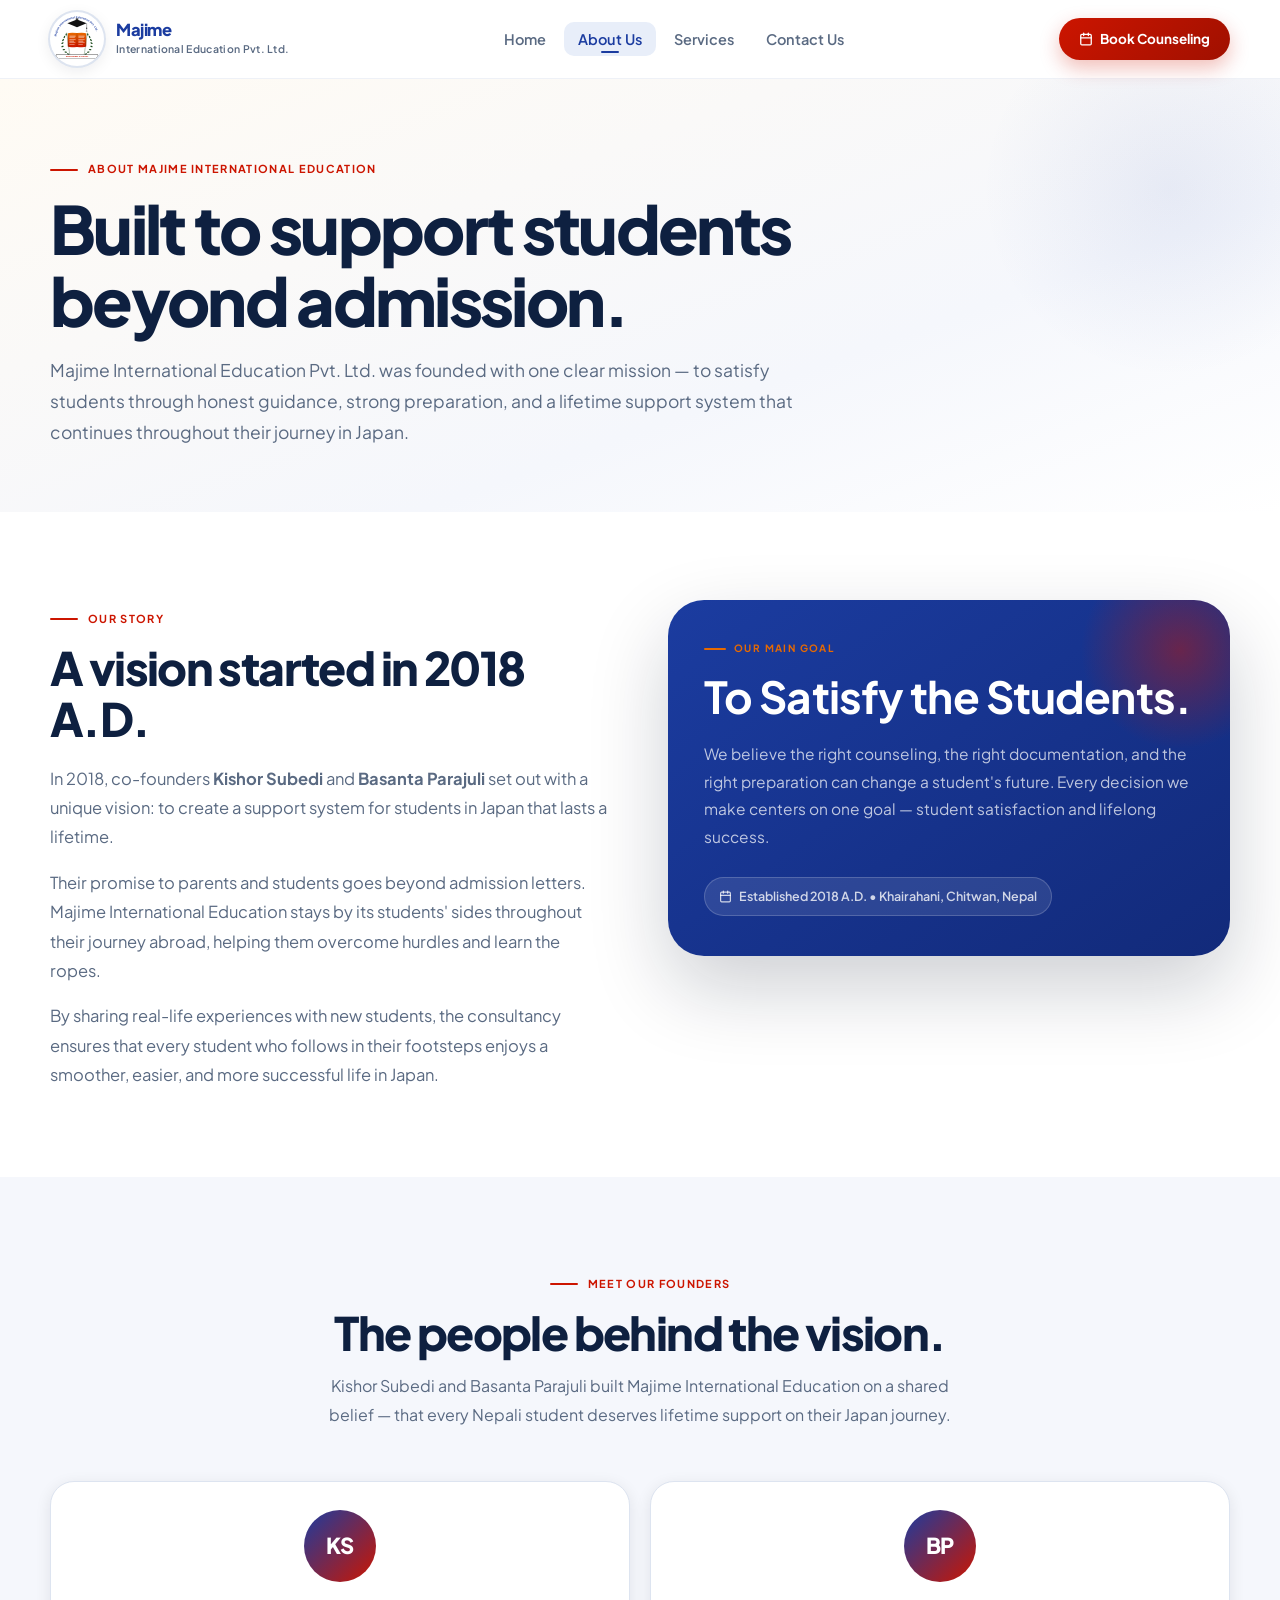
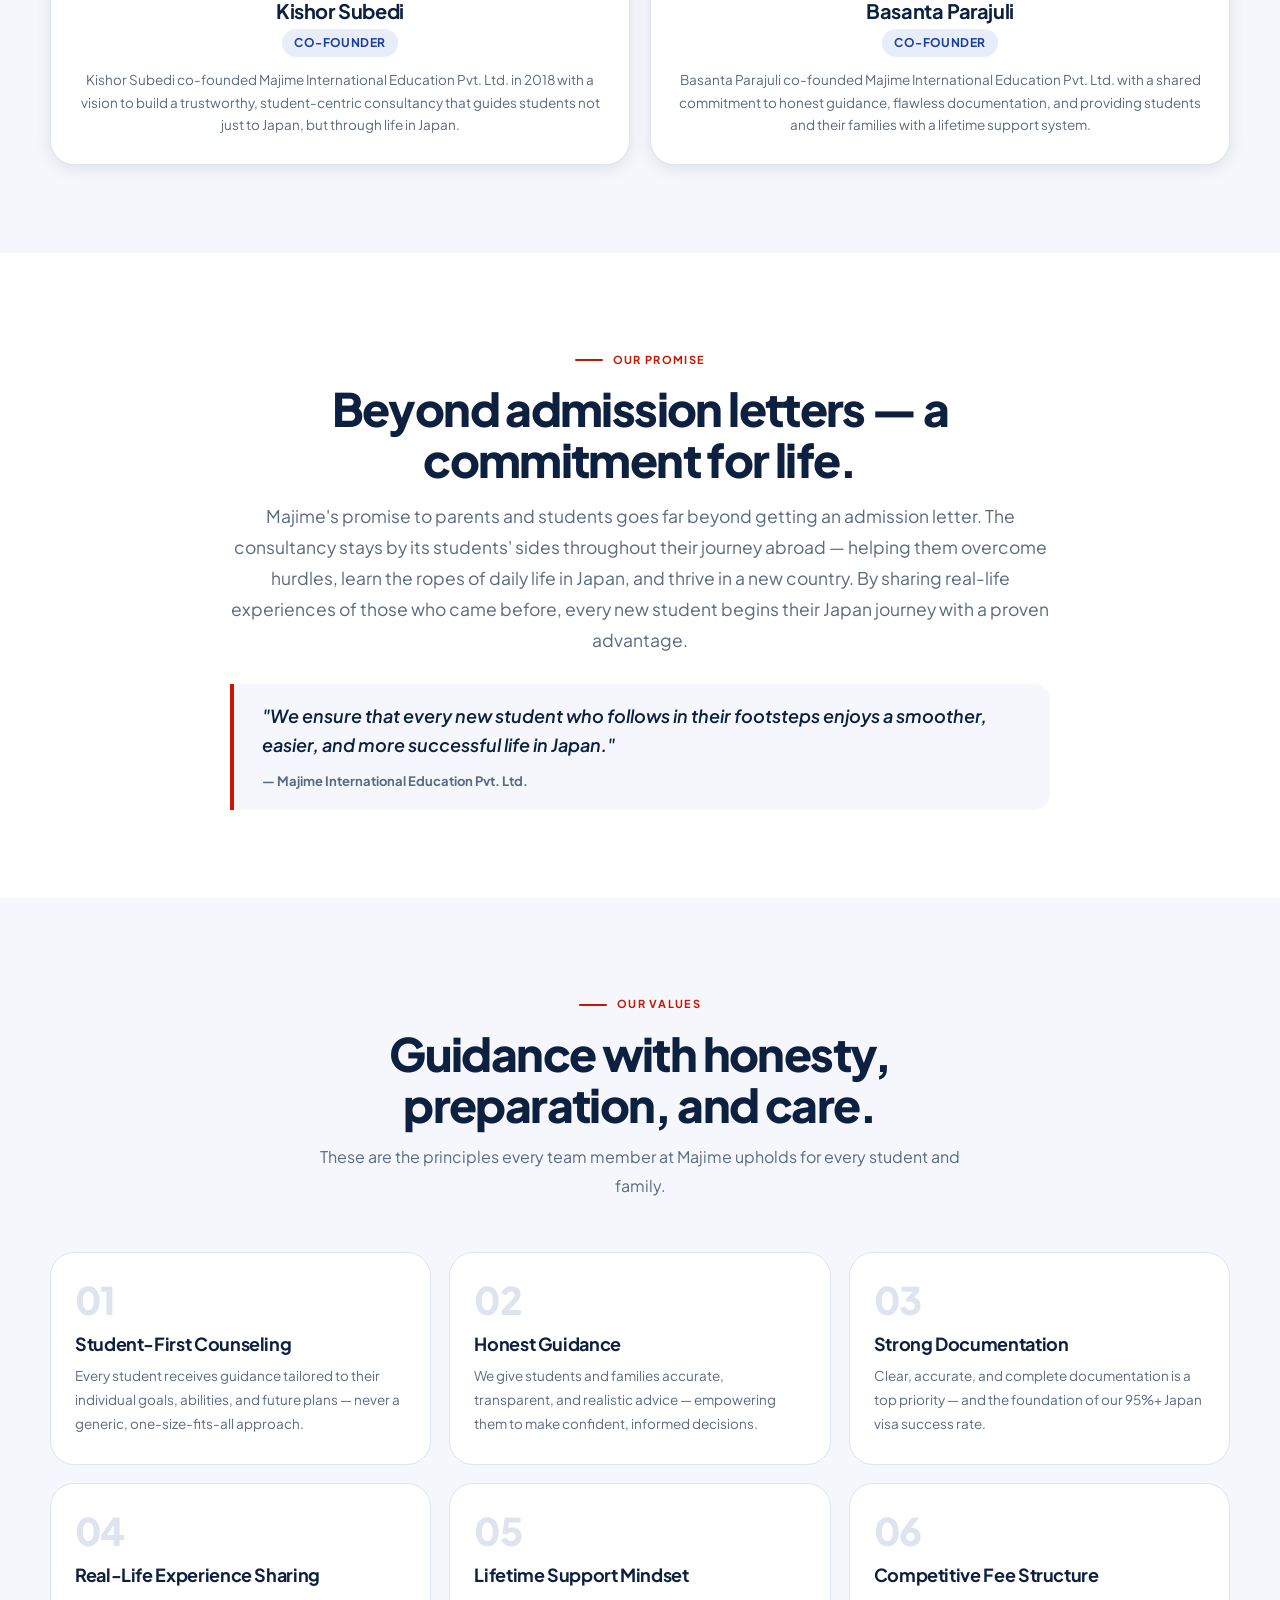
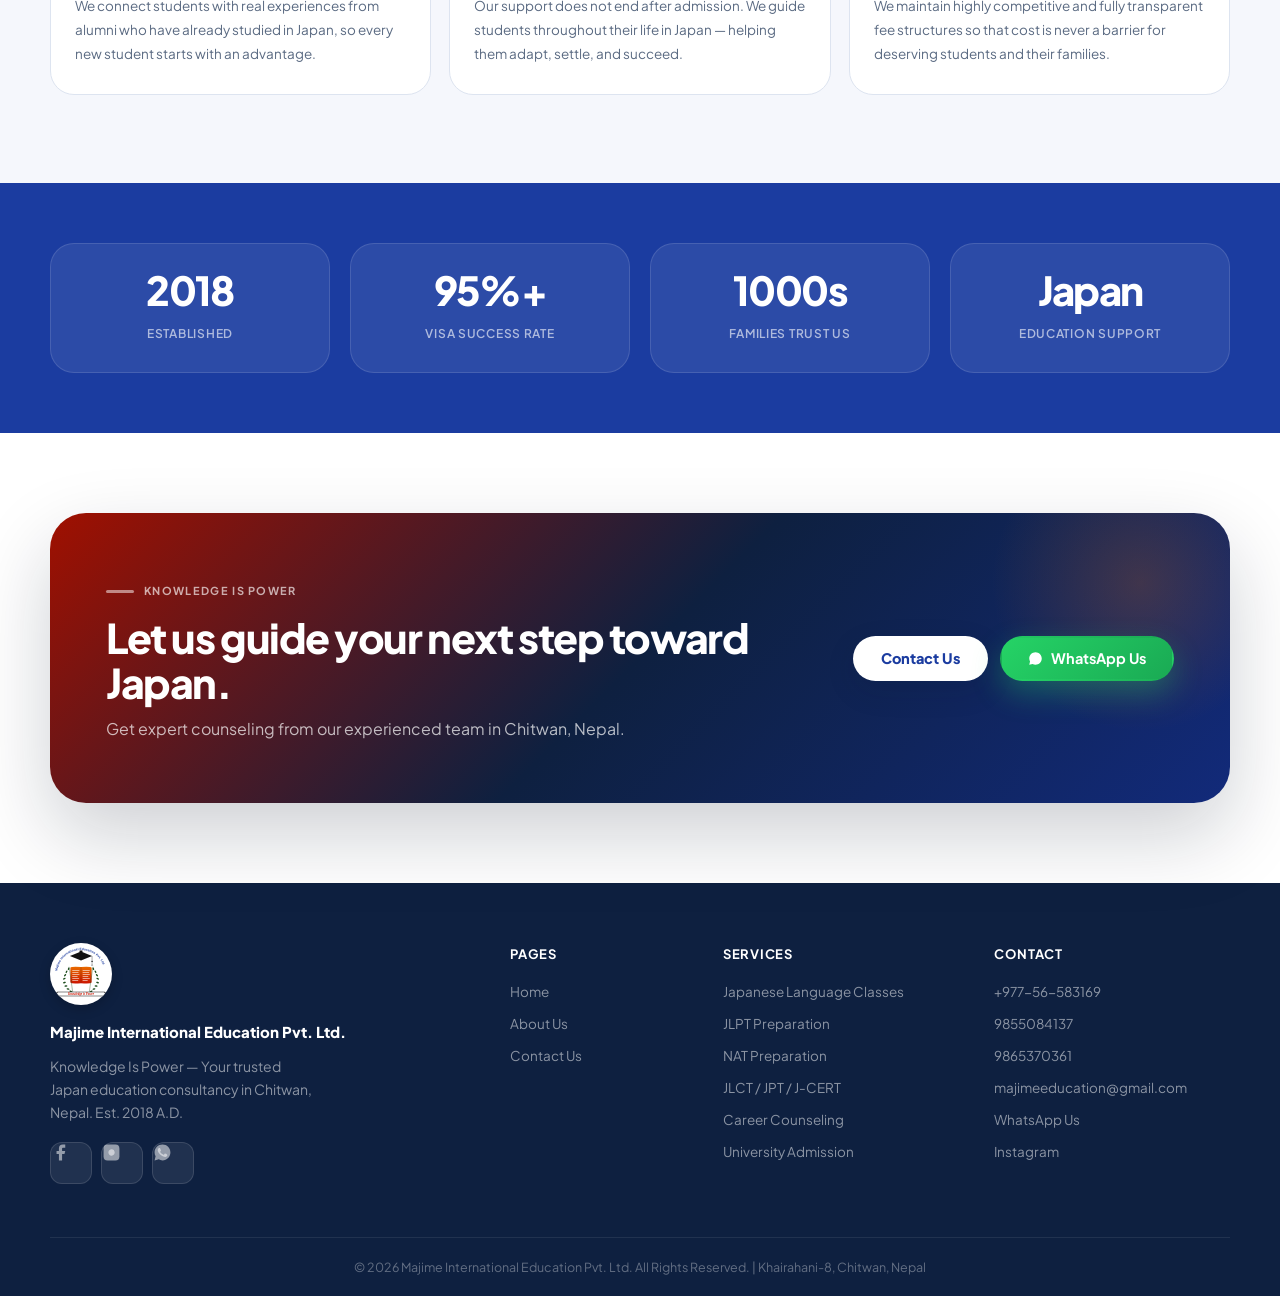
==== commit aae03688: "Add services menu link" ====
--- a/about.html
+++ b/about.html
@@ -30,6 +30,7 @@
     <ul class="nav-links" id="nav-links">
       <li><a href="index.html">Home</a></li>
       <li><a class="active" href="about.html">About Us</a></li>
+      <li><a href="index.html#services">Services</a></li>
       <li><a href="contact.html">Contact Us</a></li>
     </ul>
 
--- a/css/style.css
+++ b/css/style.css
@@ -66,6 +66,8 @@
 *, *::before, *::after { margin:0; padding:0; box-sizing:border-box; }
 html { scroll-behavior:smooth; -webkit-text-size-adjust:100%; }
 body {
+  overflow-x: hidden;
+  max-width: 100vw;
   font-family:'Plus Jakarta Sans', Arial, sans-serif;
   color: var(--dark);
   background: var(--white);
@@ -74,7 +76,7 @@
   -moz-osx-font-smoothing: grayscale;
 }
 a { color:inherit; text-decoration:none; }
-img { max-width:100%; display:block; }
+img { max-width:100%; height:auto; display:block; }
 ul, ol { list-style:none; }
 button { font-family:inherit; }
 
@@ -308,6 +310,7 @@
    SERVICES SECTION
 ══════════════════════════════════════════ */
 .services-section { background:var(--off-white); }
+#services { scroll-margin-top:88px; }
 .section-header { text-align:center; max-width:660px; margin:0 auto 52px; }
 .section-header h2 { margin-bottom:14px; }
 
@@ -676,13 +679,16 @@
 /* Footer social icons row */
 .footer-social { display:flex; gap:9px; margin-top:18px; }
 .footer-social-btn {
-  width:35px; height:35px; border-radius:var(--r-sm);
-  background:rgba(255,255,255,0.08); border:1px solid rgba(255,255,255,0.1);
-  display:grid; place-items:center; transition:all 0.25s var(--ease);
-}
-.footer-social-btn svg { width:15px; height:15px; fill:rgba(255,255,255,0.58); transition:fill 0.25s var(--ease); }
-.footer-social-btn:hover { background:var(--red); border-color:var(--red); }
-.footer-social-btn:hover svg { fill:var(--white); }
+  width:42px; height:42px; border-radius:12px;
+  background:rgba(255,255,255,0.08); border:1px solid rgba(255,255,255,0.12);
+  display:inline-flex; align-items:center; justify-content:center;
+  color:var(--white); transition:all 0.25s var(--ease);
+}
+.footer-social-btn svg { width:19px; height:19px; fill:currentColor; transition:fill 0.25s var(--ease); }
+.footer-social-btn:hover { transform:translateY(-3px); background:var(--white); }
+.footer-social-btn.fb:hover { color:#1877F2; border-color:#1877F2; }
+.footer-social-btn.ig:hover { color:#E4405F; border-color:#E4405F; }
+.footer-social-btn.wa:hover { color:#25D366; border-color:#25D366; }
 
 .footer-col h4 {
   color:var(--white); font-size:13px; font-weight:700;
@@ -749,15 +755,42 @@
 }
 
 /* ══════════════════════════════════════════
-   RESPONSIVE — SMALL MOBILE ≤ 480px
+   RESPONSIVE — STRONG MOBILE ≤ 480px
 ══════════════════════════════════════════ */
 @media (max-width:480px) {
+  body { overflow-x: hidden; }
+  .container { width: min(100%, calc(100% - 32px)); }
+  .section { padding: 56px 0; }
+  
+  h1 { font-size: clamp(32px, 10vw, 44px); line-height: 1.08; }
+  h2 { font-size: clamp(28px, 8vw, 38px); }
+  p { font-size: 16px; line-height: 1.65; }
+
   .navbar { height:66px; }
   .nav-links { top:66px; }
   .brand-logo { width:44px; height:44px; }
   .brand-text strong { font-size:14px; }
   .brand-text small  { display:none; }
-  .trust-row { grid-template-columns:repeat(2,1fr); }
+  
+  .hero-section { padding: 40px 0 52px; }
+  .hero-content h1 { margin-bottom: 16px; }
+  .hero-content p { margin-bottom: 24px; font-size:15.5px; }
+  .trust-row { grid-template-columns:repeat(2,1fr); margin-bottom: 20px; }
   .stats-grid { grid-template-columns:repeat(2,1fr); gap:10px; }
   .stat-item strong { font-size:32px; }
-}
+  
+  .btn { width:100%; min-height: 52px; padding: 14px; }
+  
+  .site-header { background: var(--white); border-bottom: 1px solid var(--line); }
+}
+
+/* ══════════════════════════════════════════
+   RESPONSIVE — VERY SMALL MOBILE ≤ 360px
+══════════════════════════════════════════ */
+@media (max-width:360px) {
+  h1 { font-size: 31px; }
+  h2 { font-size: 27px; }
+  .container { width: min(100%, calc(100% - 20px)); }
+  .service-card, .founder-card, .value-card, .contact-info, .contact-form, .stat-item { padding: 20px; }
+  .brand-text, .founder-card h3 { overflow-wrap: anywhere; }
+}
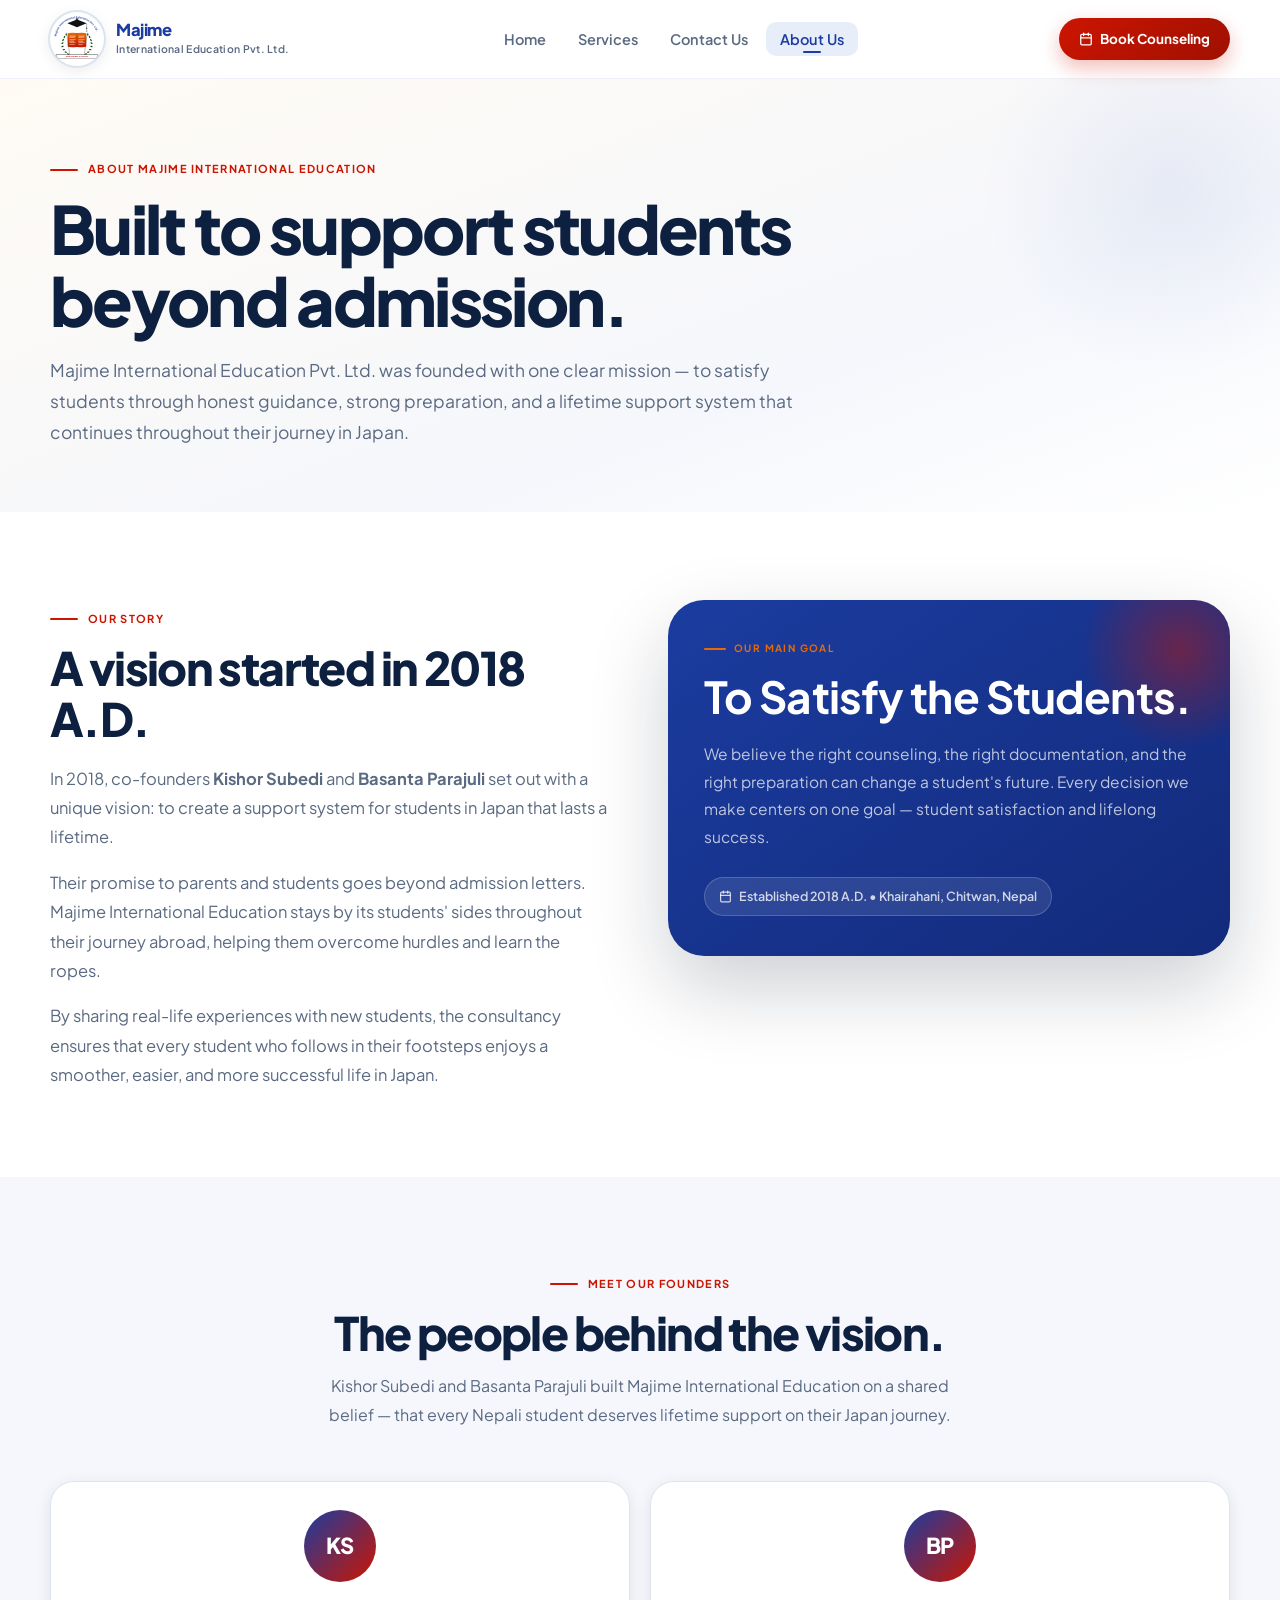
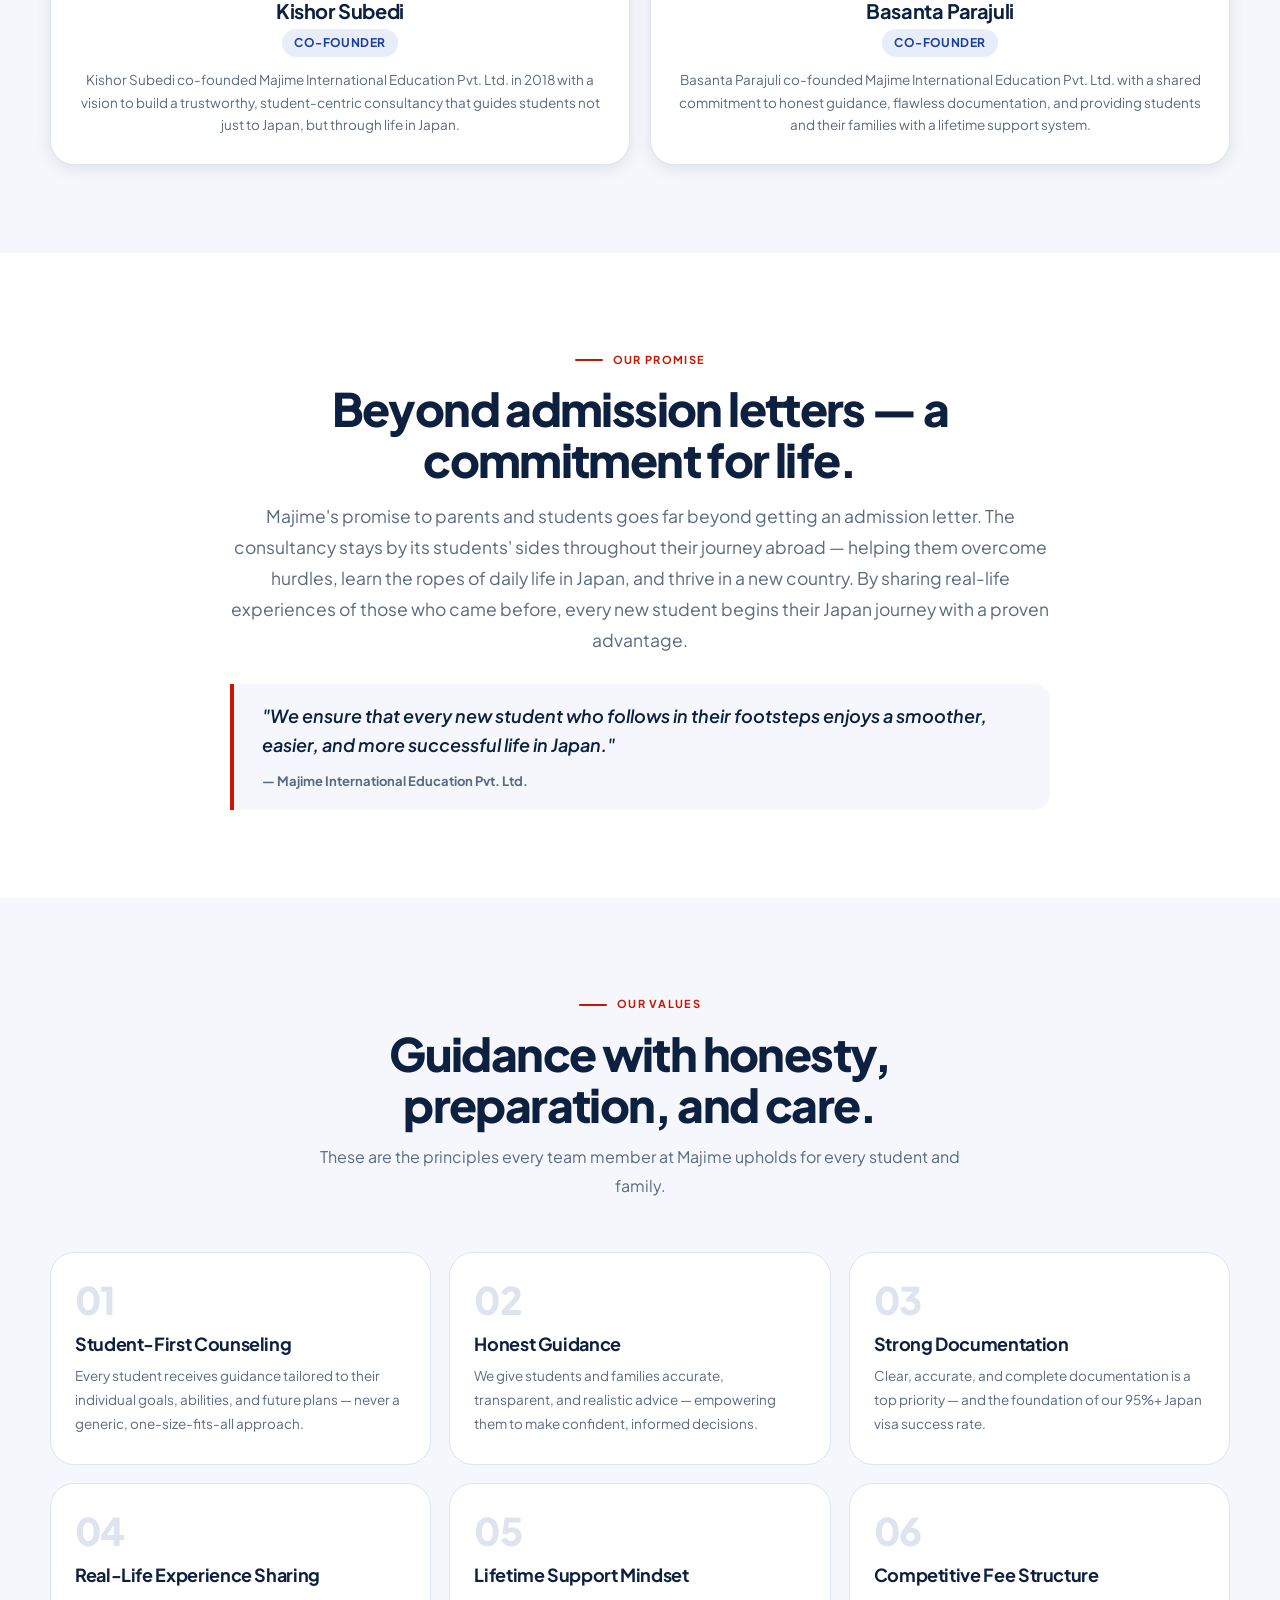
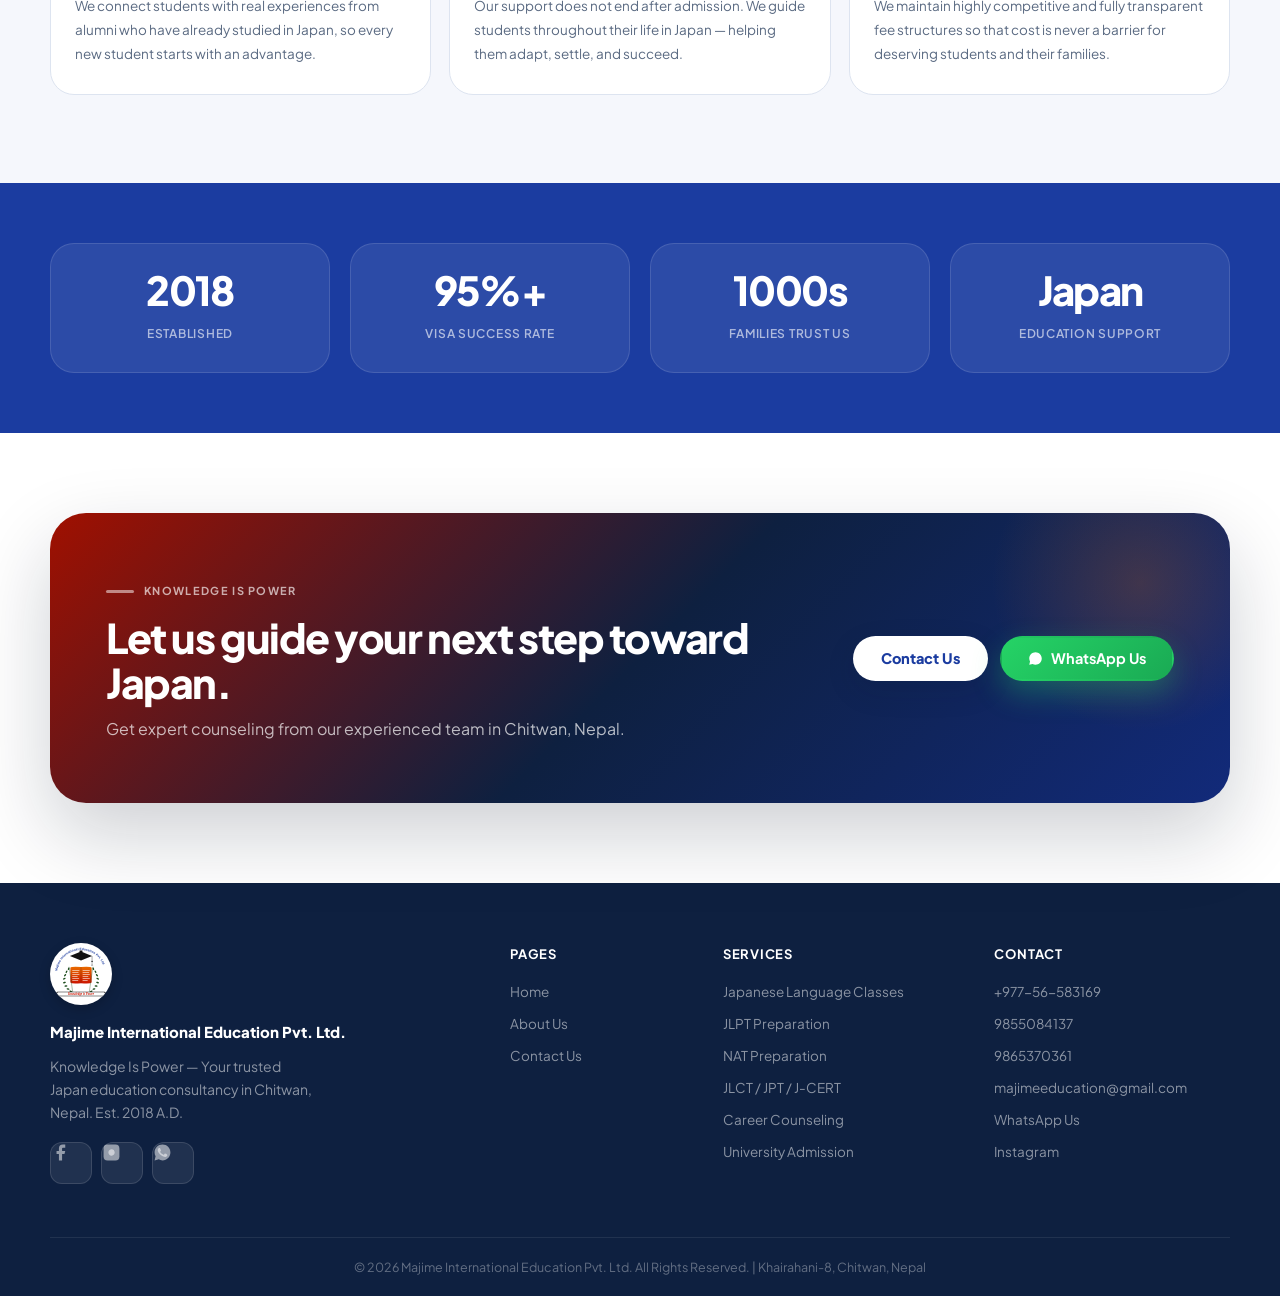
==== commit f1000050: "Reorder navigation menu" ====
--- a/about.html
+++ b/about.html
@@ -29,9 +29,9 @@
 
     <ul class="nav-links" id="nav-links">
       <li><a href="index.html">Home</a></li>
-      <li><a class="active" href="about.html">About Us</a></li>
       <li><a href="index.html#services">Services</a></li>
       <li><a href="contact.html">Contact Us</a></li>
+      <li><a class="active" href="about.html">About Us</a></li>
     </ul>
 
     <a class="nav-cta" href="contact.html">
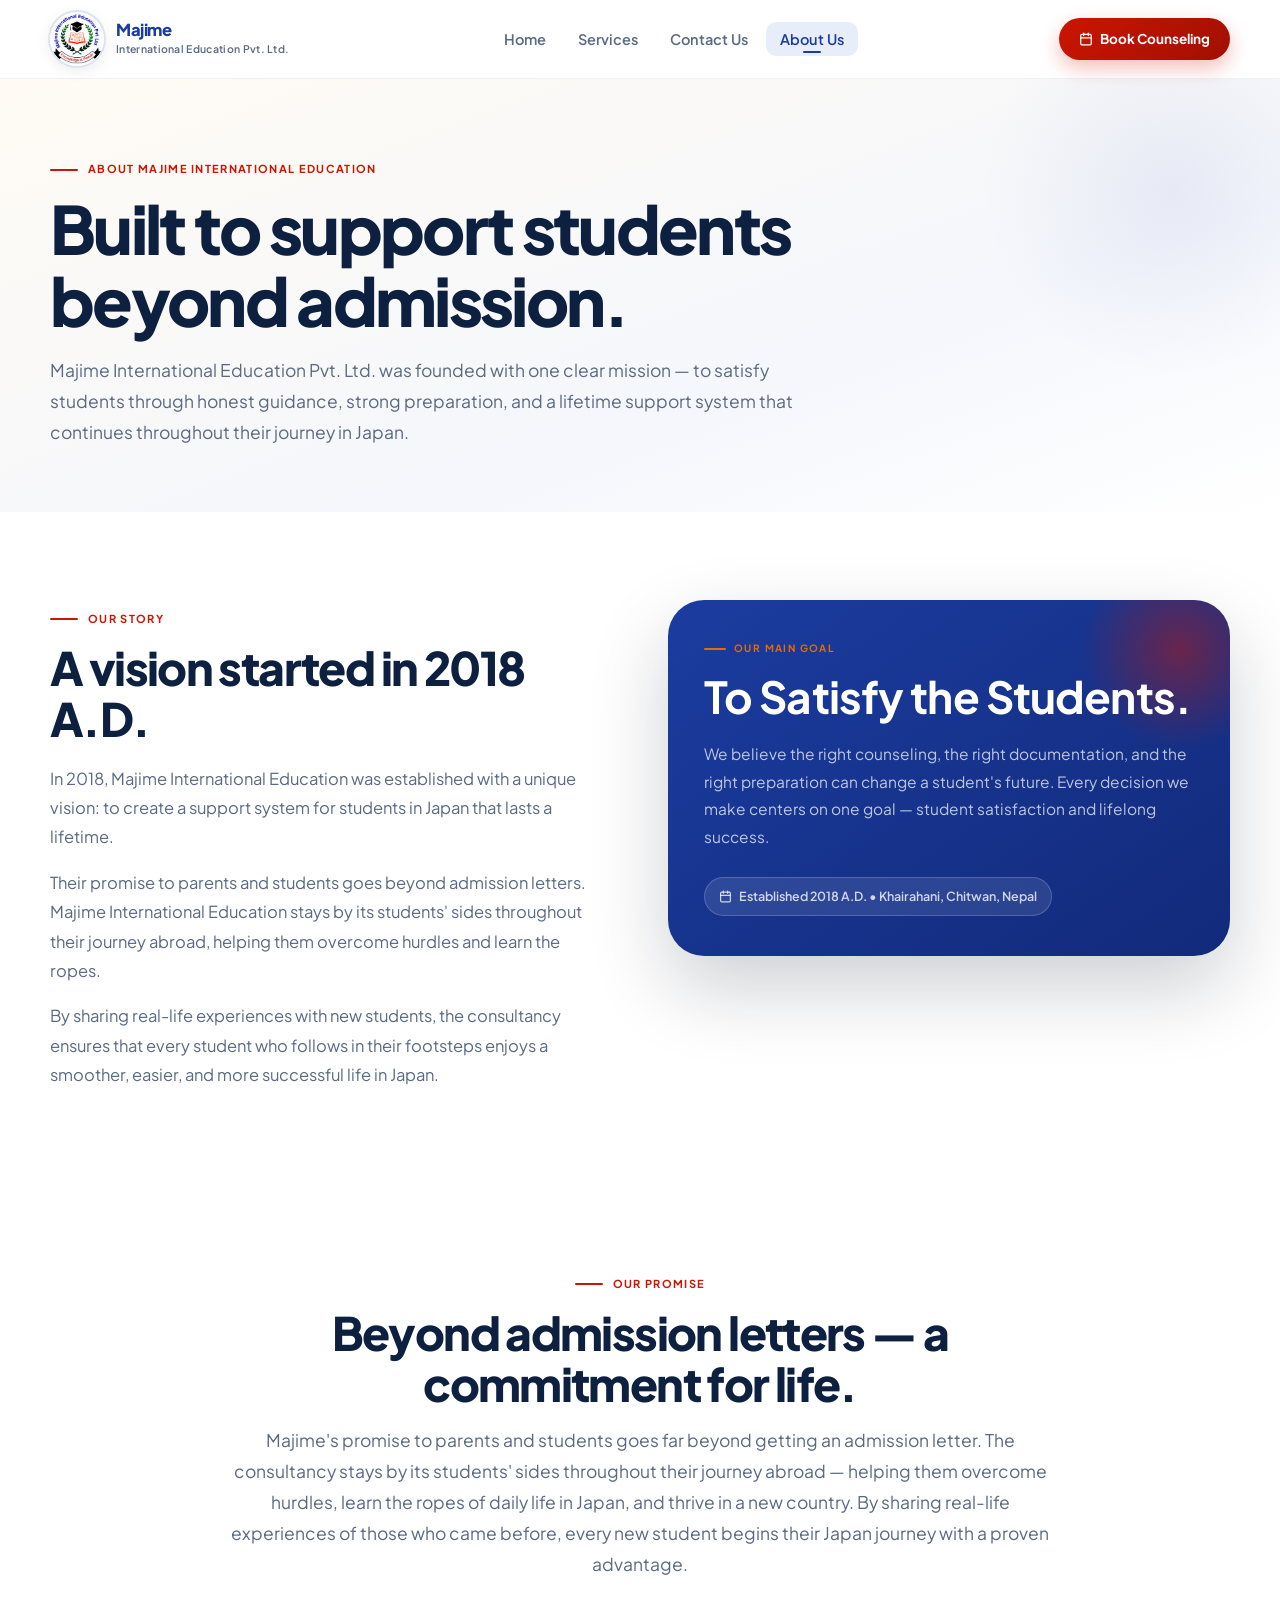
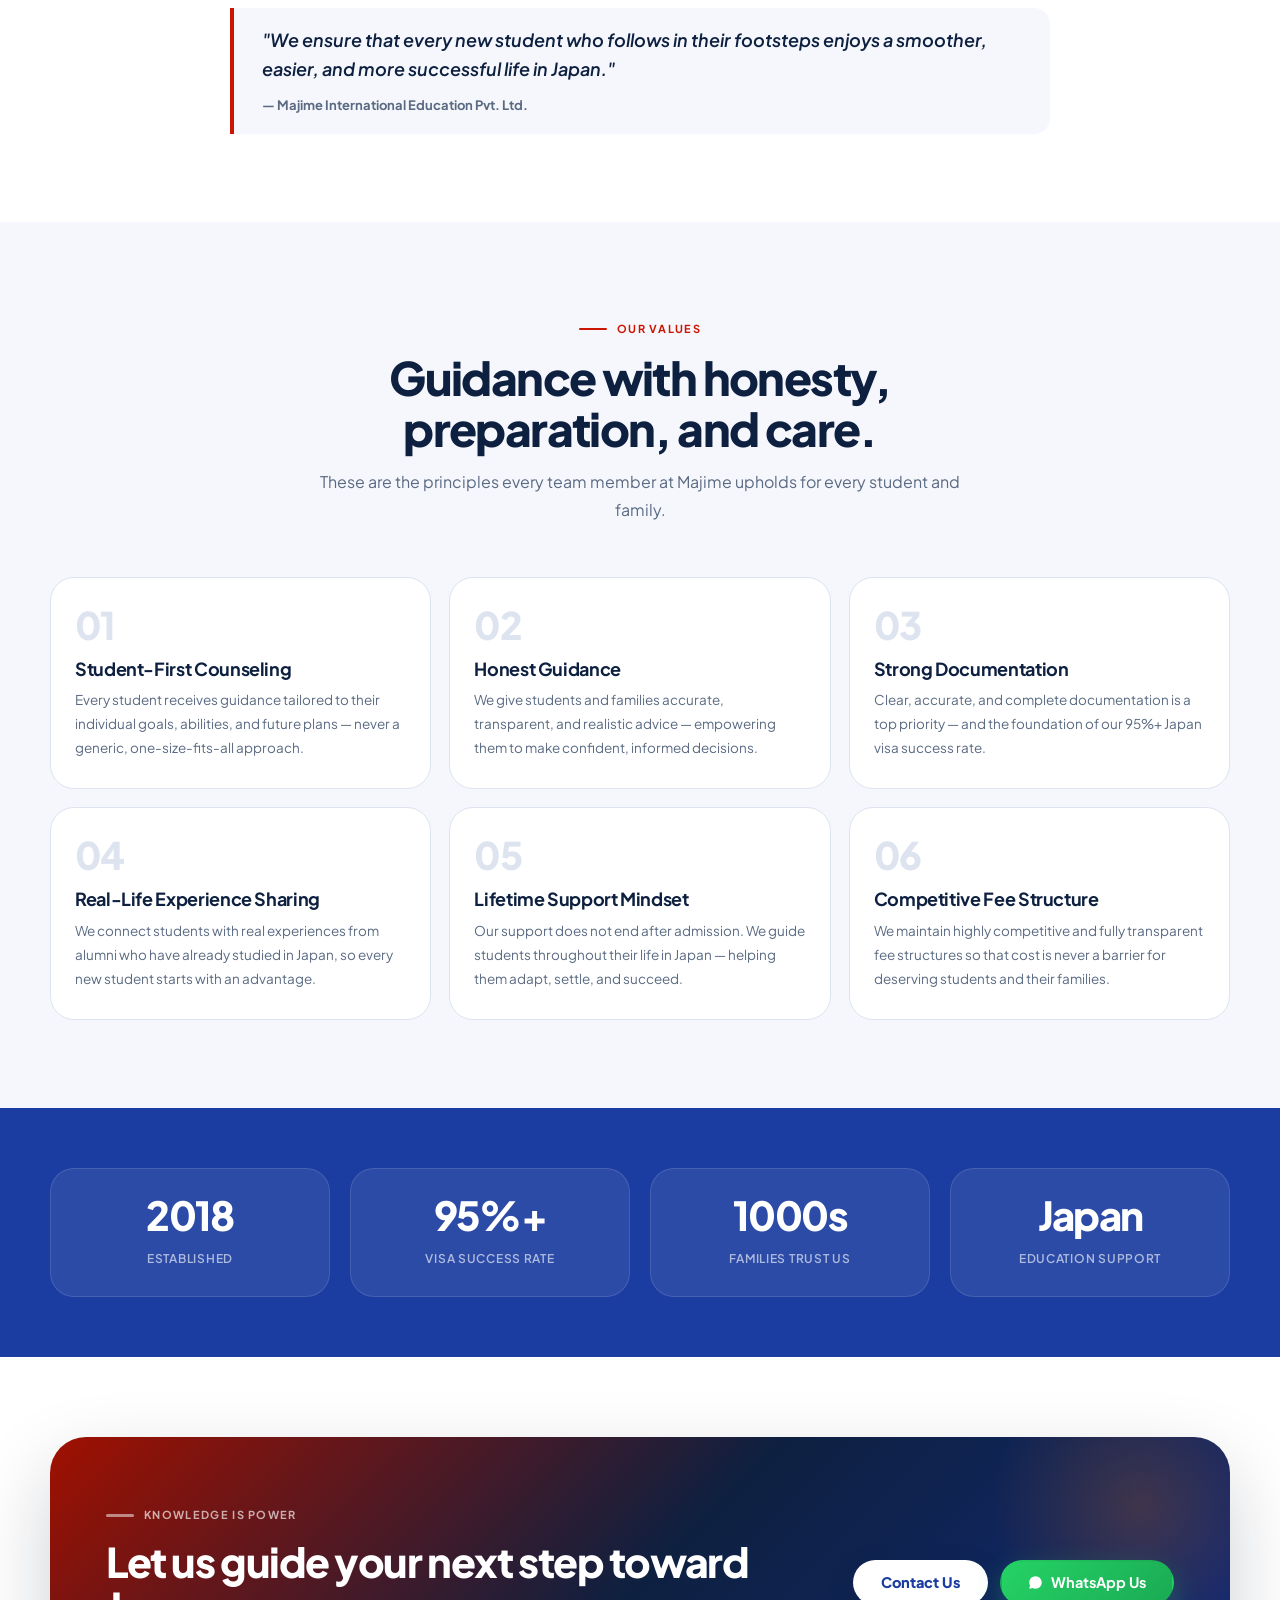
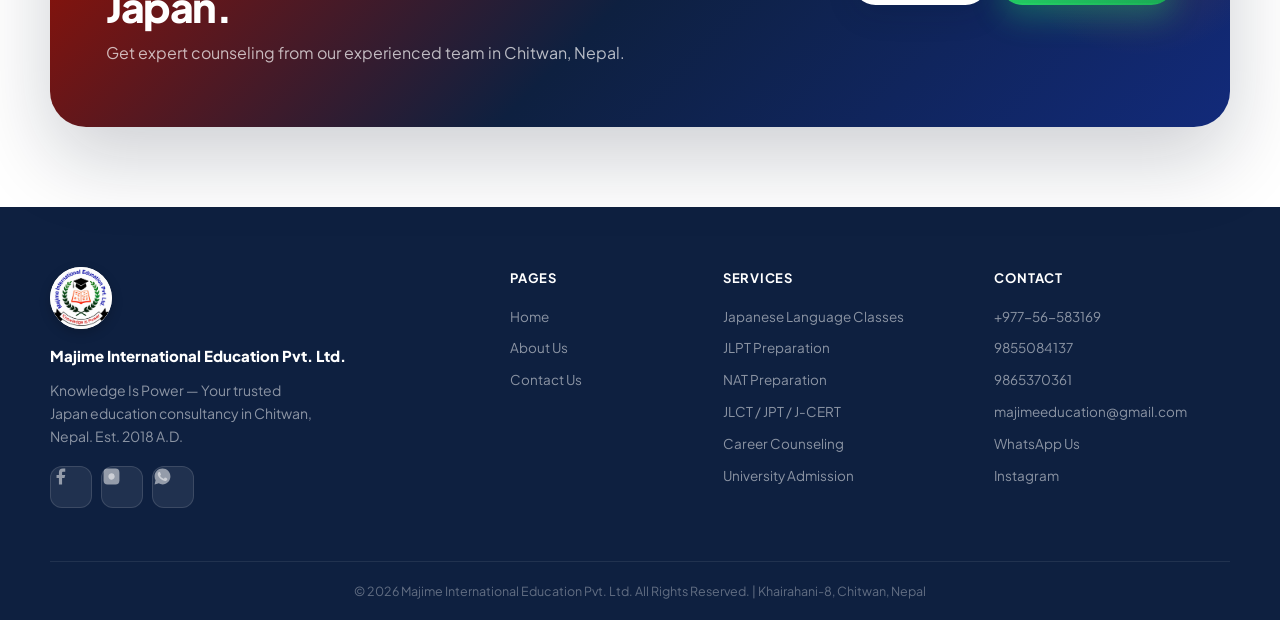
==== commit 7bbe5a0f: "fix: remove co-founders, resize MD photo, update logo to real image" ====
--- a/about.html
+++ b/about.html
@@ -4,8 +4,8 @@
   <meta charset="UTF-8" />
   <meta name="viewport" content="width=device-width, initial-scale=1.0" />
   <title>About Majime International Education Pvt. Ltd. | Founder Vision &amp; Student Support</title>
-  <meta name="description" content="Learn about Majime International Education Pvt. Ltd. — founded in 2018 by Kishor Subedi and Basanta Parajuli. Trusted Japan education consultancy in Chitwan, Nepal with a lifetime student support mission and 95%+ visa success rate." />
-  <meta name="keywords" content="Majime International Education about, Kishor Subedi, Basanta Parajuli, Japan education consultancy story, study in Japan Nepal, Chitwan education consultancy 2018" />
+  <meta name="description" content="Learn about Majime International Education Pvt. Ltd. — founded in 2018. Trusted Japan education consultancy in Chitwan, Nepal with a lifetime student support mission and 95%+ visa success rate." />
+  <meta name="keywords" content="Majime International Education about, Japan education consultancy story, study in Japan Nepal, Chitwan education consultancy 2018" />
   <link rel="stylesheet" href="css/style.css" />
 </head>
 <body>
@@ -15,7 +15,7 @@
   <nav class="navbar container">
     <a href="index.html" class="brand" aria-label="Majime International Education – Home">
       <span class="brand-logo">
-        <img src="assets/logo.svg" alt="Majime International Education Logo" width="54" height="54" />
+        <img src="assets/logo-real.jpeg" alt="Majime International Education Logo" width="54" height="54" style="object-fit:contain;border-radius:50%;" />
       </span>
       <span class="brand-text">
         <strong>Majime</strong>
@@ -34,7 +34,7 @@
       <li><a class="active" href="about.html">About Us</a></li>
     </ul>
 
-    <a class="nav-cta" href="contact.html">
+    <a class="nav-cta" href="contact.html#inquiry-form">
       <svg width="14" height="14" viewBox="0 0 24 24" fill="none" stroke="currentColor" stroke-width="2.2" stroke-linecap="round" stroke-linejoin="round"><rect x="3" y="4" width="18" height="18" rx="2"/><line x1="16" y1="2" x2="16" y2="6"/><line x1="8" y1="2" x2="8" y2="6"/><line x1="3" y1="10" x2="21" y2="10"/></svg>
       Book Counseling
     </a>
@@ -67,9 +67,8 @@
       <span class="eyebrow">Our Story</span>
       <h2 id="story-heading">A vision started in 2018 A.D.</h2>
       <p>
-        In 2018, co-founders <strong>Kishor Subedi</strong> and <strong>Basanta Parajuli</strong>
-        set out with a unique vision: to create a support system for students in Japan that
-        lasts a lifetime.
+        In 2018, Majime International Education was established with a unique vision: to create
+        a support system for students in Japan that lasts a lifetime.
       </p>
       <p>
         Their promise to parents and students goes beyond admission letters. Majime
@@ -101,45 +100,7 @@
   </div>
 </section>
 
-<!-- ═══════════════════════════════ FOUNDERS ═══════════════════════════════ -->
-<section class="section" style="background:var(--off-white);" aria-labelledby="founders-heading">
-  <div class="container">
-    <div class="section-header">
-      <span class="eyebrow">Meet Our Founders</span>
-      <h2 id="founders-heading">The people behind the vision.</h2>
-      <p>
-        Kishor Subedi and Basanta Parajuli built Majime International Education on a shared belief —
-        that every Nepali student deserves lifetime support on their Japan journey.
-      </p>
-    </div>
-
-    <div class="founders-grid">
-
-      <div class="founder-card">
-        <div class="founder-card-avatar" aria-hidden="true">KS</div>
-        <h3>Kishor Subedi</h3>
-        <span class="role">Co-Founder</span>
-        <p>
-          Kishor Subedi co-founded Majime International Education Pvt. Ltd. in 2018 with a
-          vision to build a trustworthy, student-centric consultancy that guides students not
-          just to Japan, but through life in Japan.
-        </p>
-      </div>
-
-      <div class="founder-card">
-        <div class="founder-card-avatar" aria-hidden="true">BP</div>
-        <h3>Basanta Parajuli</h3>
-        <span class="role">Co-Founder</span>
-        <p>
-          Basanta Parajuli co-founded Majime International Education Pvt. Ltd. with a shared
-          commitment to honest guidance, flawless documentation, and providing students and
-          their families with a lifetime support system.
-        </p>
-      </div>
-
-    </div>
-  </div>
-</section>
+
 
 <!-- ═══════════════════════════════ OUR PROMISE ═══════════════════════════════ -->
 <section class="section" style="background:var(--white);" aria-labelledby="promise-heading">
@@ -251,7 +212,7 @@
   <div class="container footer-grid">
     <div class="footer-col">
       <div class="footer-brand-logo">
-        <img src="assets/logo.svg" alt="Majime International Education Logo" width="62" height="62" />
+        <img src="assets/logo-real.jpeg" alt="Majime International Education Logo" width="62" height="62" style="object-fit:contain;border-radius:50%;" />
       </div>
       <strong style="color:#fff;font-size:15px;font-weight:800;display:block;">Majime International Education Pvt. Ltd.</strong>
       <p class="footer-tagline">Knowledge Is Power — Your trusted Japan education consultancy in Chitwan, Nepal. Est. 2018 A.D.</p>
--- a/css/style.css
+++ b/css/style.css
@@ -630,6 +630,7 @@
 .contact-form {
   background:var(--off-white); border:1.5px solid var(--line);
   border-radius:var(--r-xl); padding:36px 32px;
+  scroll-margin-top:96px;
 }
 .contact-form h3 { font-size:22px; margin-bottom:6px; }
 .contact-form > p { font-size:13.5px; margin-bottom:26px; }
@@ -794,3 +795,135 @@
   .service-card, .founder-card, .value-card, .contact-info, .contact-form, .stat-item { padding: 20px; }
   .brand-text, .founder-card h3 { overflow-wrap: anywhere; }
 }
+
+/* ══════════════════════════════════════════
+   TEAM SECTION
+══════════════════════════════════════════ */
+.team-section { background: var(--off-white); }
+
+.team-grid {
+  display: grid;
+  grid-template-columns: repeat(3, 1fr);
+  gap: 28px;
+  margin-top: 20px;
+}
+
+.team-card {
+  background: var(--white);
+  border-radius: var(--r-xl);
+  overflow: hidden;
+  box-shadow: var(--shadow-sm);
+  transition: transform 0.3s ease, box-shadow 0.3s ease;
+  border: 1.5px solid var(--line);
+  display: flex;
+  flex-direction: column;
+}
+
+.team-card:hover {
+  transform: translateY(-8px);
+  box-shadow: 0 20px 50px rgba(0,40,100,0.13);
+}
+
+.team-card--featured {
+  border-color: var(--blue);
+  box-shadow: 0 4px 24px rgba(0,56,145,0.12);
+}
+
+.team-card--featured:hover {
+  box-shadow: 0 20px 56px rgba(0,56,145,0.2);
+}
+
+.team-card-img-wrap {
+  position: relative;
+  width: 100%;
+  aspect-ratio: 3 / 4;
+  overflow: hidden;
+}
+
+.team-card-img {
+  width: 100%;
+  height: 100%;
+  object-fit: cover;
+  object-position: center top;
+  transition: transform 0.45s ease;
+  display: block;
+}
+
+.team-card:hover .team-card-img { transform: scale(1.06); }
+
+.team-card-overlay {
+  position: absolute;
+  bottom: 0; left: 0; right: 0;
+  padding: 60px 16px 16px;
+  background: linear-gradient(to top, rgba(0,0,0,0.65) 0%, transparent 100%);
+  display: flex;
+  align-items: flex-end;
+}
+
+.team-card-role-badge {
+  display: inline-block;
+  background: linear-gradient(135deg, var(--red), var(--red-dark));
+  color: #fff;
+  font-size: 11px;
+  font-weight: 800;
+  letter-spacing: 0.08em;
+  text-transform: uppercase;
+  padding: 5px 12px;
+  border-radius: 20px;
+}
+
+.team-card--featured .team-card-role-badge {
+  background: linear-gradient(135deg, var(--blue), var(--navy));
+}
+
+.team-card-body {
+  padding: 22px 24px 26px;
+  display: flex;
+  flex-direction: column;
+  gap: 4px;
+  flex: 1;
+}
+
+.team-card-name {
+  font-size: 18px;
+  font-weight: 800;
+  color: var(--navy);
+  margin: 0;
+  line-height: 1.25;
+}
+
+.team-card-role {
+  font-size: 12px;
+  font-weight: 700;
+  color: var(--red);
+  text-transform: uppercase;
+  letter-spacing: 0.08em;
+  margin-bottom: 8px;
+  display: block;
+}
+
+.team-card--featured .team-card-role { color: var(--blue); }
+
+.team-card-bio {
+  font-size: 13.5px;
+  color: var(--gray);
+  line-height: 1.7;
+  margin: 0;
+}
+
+@media (max-width: 900px) {
+  .team-grid { grid-template-columns: repeat(2, 1fr); gap: 20px; }
+}
+
+@media (max-width: 560px) {
+  .team-grid { grid-template-columns: 1fr; gap: 20px; }
+  .team-card-img-wrap { aspect-ratio: 4 / 3; }
+  .team-card-img { object-position: center 20%; }
+}
+
+/* Managing Director photo — half the normal card height */
+#team-md .team-card-img-wrap {
+  aspect-ratio: 4 / 3;
+}
+
+
